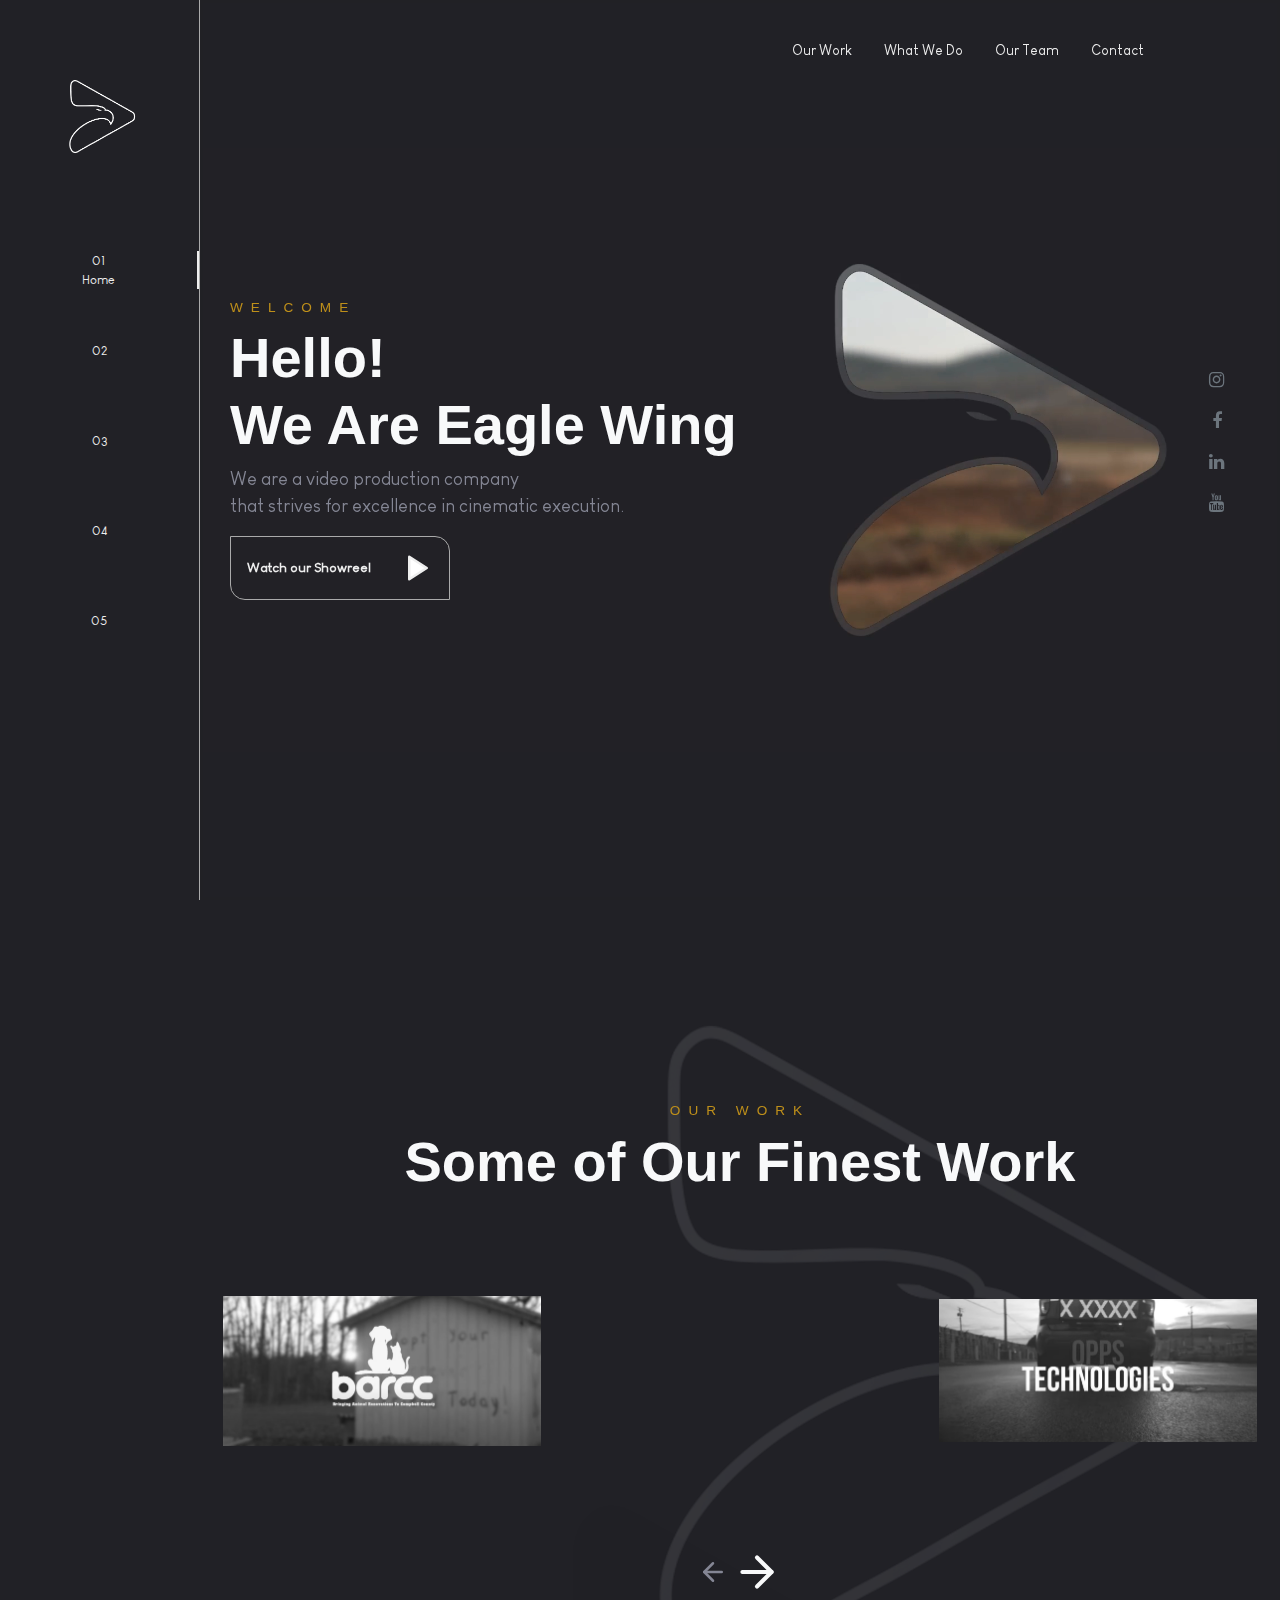
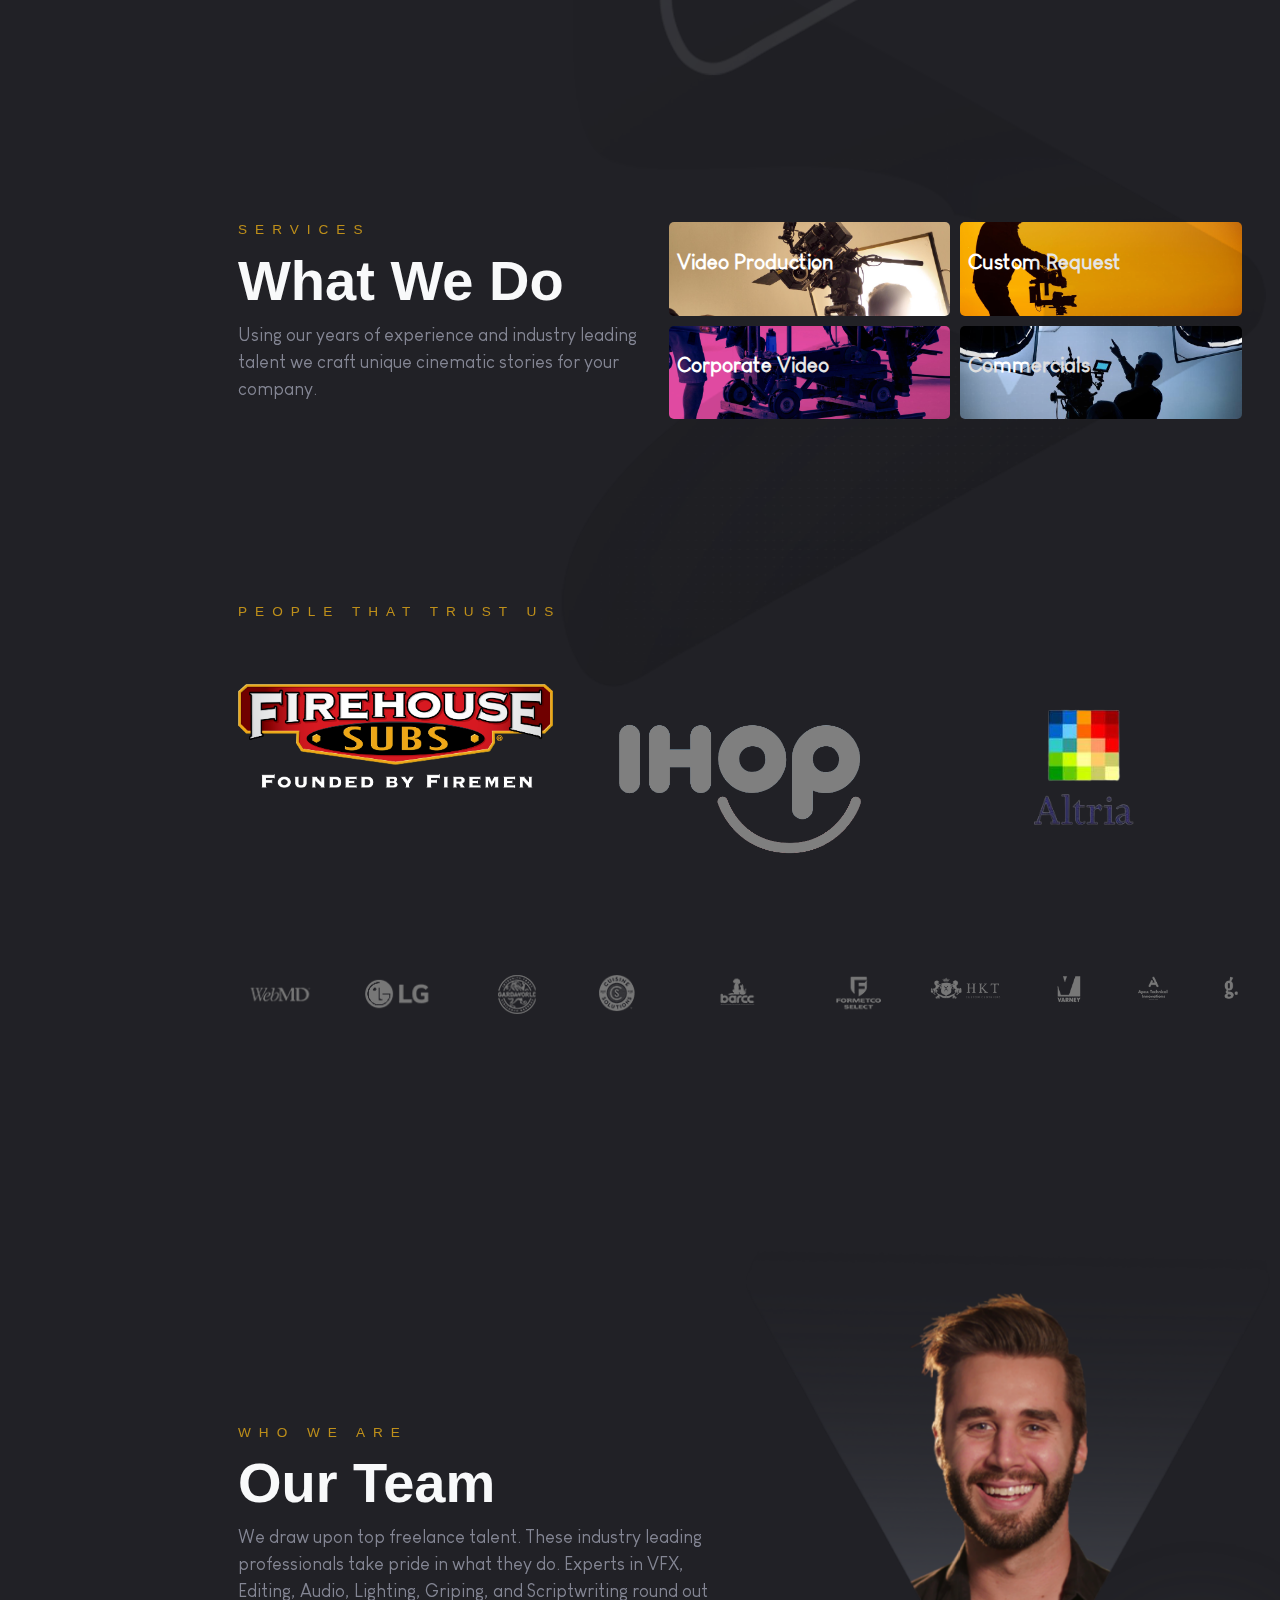
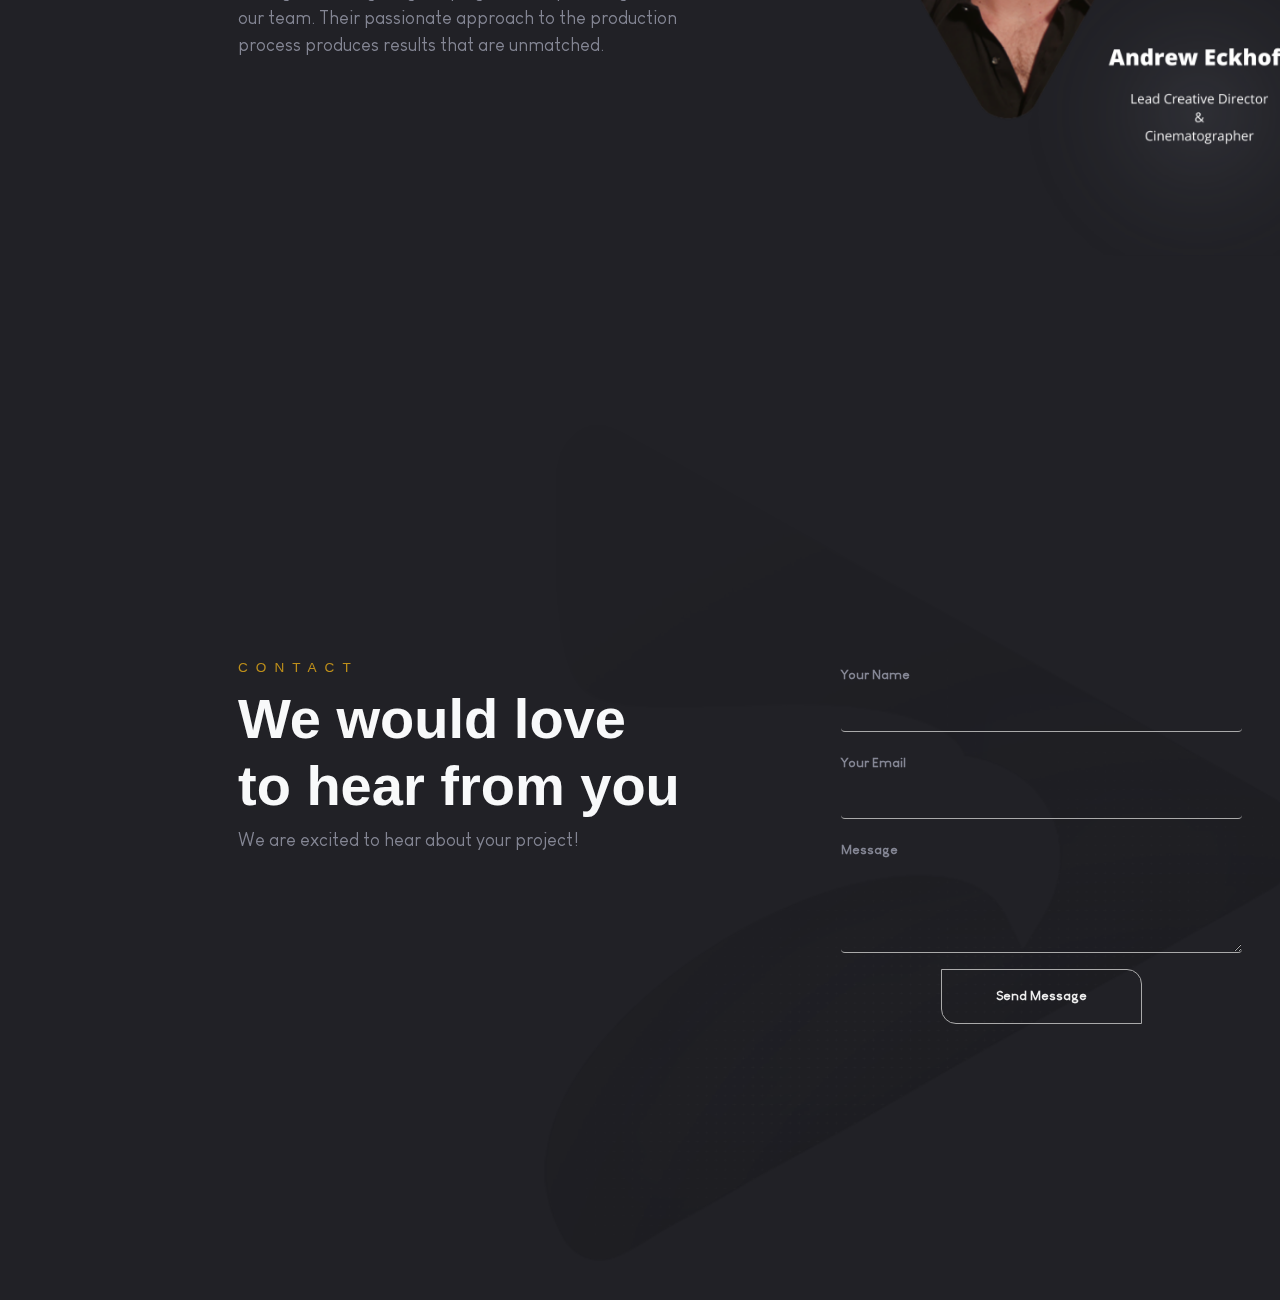
==== index.html @ 645bb138 "UPDATE: added new logos" ====
<!DOCTYPE html>
<html lang="en">
  <head>
    <!-- Google Tag Manager -->
    <script>
      (function (w, d, s, l, i) {
        w[l] = w[l] || [];
        w[l].push({ "gtm.start": new Date().getTime(), event: "gtm.js" });
        var f = d.getElementsByTagName(s)[0],
          j = d.createElement(s),
          dl = l != "dataLayer" ? "&l=" + l : "";
        j.async = true;
        j.src = "https://www.googletagmanager.com/gtm.js?id=" + i + dl;
        f.parentNode.insertBefore(j, f);
      })(window, document, "script", "dataLayer", "GTM-PT353Z7");
    </script>
    <!-- End Google Tag Manager -->
    <meta charset="UTF-8" />
    <meta name="viewport" content="width=device-width, initial-scale=1.0" />
    <meta http-equiv="X-UA-Compatible" content="ie=edge" />

    <title>Eagle Wing Productions</title>
    <meta property="og:title" content="Eagle Wing Productions" />
    <meta
      property="og:description"
      content="We are a video production company that strives for excellence in cinematic execution."
    />
    <meta property="og:image" content="img/black-logo.png" />
    <link
      rel="stylesheet"
      href="https://fonts.googleapis.com/css?family=Open+Sans:400,600"
    />
    <link
      rel="stylesheet"
      href="https://cdnjs.cloudflare.com/ajax/libs/font-awesome/4.7.0/css/font-awesome.min.css"
    />
    <link rel="stylesheet" href="./css/bootstrap.min.css" />
    <link rel="stylesheet" href="./css/app.css" />
    <link rel="shortcut icon" href="./img/black-logo.png" type="image/x-icon" />
    <script src="./js/app.js" defer></script>
  </head>
  <body>
    <!-- Google Tag Manager (noscript) -->
    <noscript
      ><iframe
        src="https://www.googletagmanager.com/ns.html?id=GTM-PT353Z7"
        height="0"
        width="0"
        style="display: none; visibility: hidden"
      ></iframe
    ></noscript>
    <!-- End Google Tag Manager (noscript) -->

    <div class="pageContainer">
      <div class="menuIcon">
        <svg
          xmlns="http://www.w3.org/2000/svg"
          width="35"
          height="35"
          viewBox="0 0 24 24"
          fill="none"
          stroke="currentColor"
          stroke-width="2"
          stroke-linecap="round"
          stroke-linejoin="round"
          class="feather feather-menu"
        >
          <line x1="3" y1="12" x2="21" y2="12"></line>
          <line x1="3" y1="6" x2="21" y2="6"></line>
          <line x1="3" y1="18" x2="21" y2="18"></line>
        </svg>
      </div>
      <!-- Sidebar -->
      <aside class="containerSidebar">
        <div class="sideNavLogoContainer align-start">
          <a href="#home">
            <img
              class="img-fluid"
              src="./img/white-logo.png"
              alt="Eagle Wing Productions"
              id="sideNavLogo"
            />
          </a>
        </div>
        <nav id="sideNavLinks">
          <ul>
            <li>
              <a href="#home" class="nav-link"
                ><span>01</span><span>Home</span></a
              >
            </li>
            <li>
              <a href="#ourWork" class="nav-link"
                ><span>02</span><span>Our Work</span></a
              >
            </li>
            <li>
              <a href="#whatWeDo" class="nav-link"
                ><span>03</span><span>What We Do</span></a
              >
            </li>
            <li>
              <a href="#ourTeam" class="nav-link"
                ><span>04</span><span>Our Team</span></a
              >
            </li>
            <li>
              <a href="#contactUs" class="nav-link"
                ><span>05</span><span>Contact Us</span></a
              >
            </li>
          </ul>
        </nav>
        <div class="sideNavLogoContainer align-end">
          <!-- <img class="mb-4" src="./img/sidewheel-removebg-preview.png" alt=""> -->
        </div>
      </aside>

      <!-- Main -->
      <main class="containerMain">
        <nav id="topNav">
          <ul>
            <li><a href="#ourWork" class="nav-link">Our Work</a></li>
            <li><a href="#whatWeDo" class="nav-link">What We Do</a></li>
            <li><a href="#ourTeam" class="nav-link">Our Team</a></li>
            <li><a href="#contactUs" class="nav-link">Contact</a></li>
          </ul>
        </nav>
        <aside id="socialMediaContainer">
          <ul>
            <li>
              <a href="https://www.instagram.com/eaglewingproductions"
                ><i class="fa fa-instagram text-secondary hover-primary"></i
              ></a>
            </li>
            <li>
              <a href="https://www.facebook.com/eaglewingvideoproductions"
                ><i class="fa fa-facebook-f text-secondary hover-primary"></i
              ></a>
            </li>
            <li>
              <a href="https://www.linkedin.com/company/85626900"
                ><i class="fa fa-linkedin text-secondary hover-primary"></i
              ></a>
            </li>
            <li>
              <a href="https://www.youtube.com/channel/UCulRaqNP8wAOh4mTZtdH7AQ"
                ><i class="fa fa-youtube text-secondary hover-primary"></i
              ></a>
            </li>
          </ul>
        </aside>
        <div class="sectionContainer">
          <section id="home" class="section">
            <div class="container d-flex h-100 align-items-center">
              <div class="col-md-8">
                <h6 class="sectionTitle">Welcome</h6>
                <h1 class="h1 text-light">
                  Hello!<br />
                  We Are Eagle Wing
                </h1>
                <p class="maxw-550">
                  We are a video production company<br />
                  that strives for excellence in cinematic execution.
                </p>
                <div id="light">
                  <a
                    class="boxclose"
                    id="boxclose"
                    onclick="lightbox_close();"
                  ></a>
                  <iframe
                    id="VisaChipCardVideo"
                    src="https://www.youtube.com/embed/-Jz1wsT7y9s"
                    title="YouTube video player"
                    frameborder="0"
                    allow="accelerometer; autoplay; clipboard-write; encrypted-media; gyroscope; picture-in-picture"
                    allowfullscreen
                  ></iframe>
                </div>
                
                <div id="fade" onclick="lightbox_close();"></div>
                <button
                  id="showreelBtn"
                  target="_blank"
                  onclick="lightbox_open();"
                >
                  <span class="m-3">Watch our Showreel</span
                  ><svg
                    xmlns="http://www.w3.org/2000/svg"
                    width="30"
                    height="30"
                    viewBox="0 0 24 24"
                    fill="white"
                    stroke="currentColor"
                    stroke-width="2"
                    stroke-linecap="round"
                    stroke-linejoin="round"
                    class="feather feather-play m-3"
                  >
                    <polygon points="5 3 19 12 5 21 5 3"></polygon>
                  </svg>
                </button>
              </div>
              <video autoplay muted loop id="myVideo">
                <source src="./img/vids/Final.mov" type="video/mp4" />
              </video>
            </div>
          </section>
          <section id="ourWork" class="section">
            <div
              class="container-fluid d-flex justify-content-center align-items-center h-100"
            >
              <div class="text-center w-100 p-2">
                <h6 class="sectionTitle">Our Work</h6>
                <h2 class="h1 text-light">Some of Our Finest Work</h2>
                <div class="videoContainer">
                  <img
                    src="./img/thumbnails/barcc-thumbnail.png"
                    alt="Previous Thumbnail"
                    class="img-fluid videoItem grayscale"
                  />
                  <iframe
                    src="https://www.youtube.com/embed/UBJ5QDsHkBg"
                    title="YouTube video player"
                    class="videoItem"
                    frameborder="0"
                    allow="accelerometer; autoplay; clipboard-write; encrypted-media; gyroscope; picture-in-picture"
                    allowfullscreen
                  ></iframe>
                  <img
                    src="./img/thumbnails/opps-thumbnail.png"
                    alt="Next Thumbnail"
                    class="img-fluid videoItem grayscale"
                  />
                </div>
                <div class="text-center">
                  <svg
                    xmlns="http://www.w3.org/2000/svg"
                    width="30"
                    height="30"
                    viewBox="0 0 24 24"
                    fill="none"
                    stroke="currentColor"
                    stroke-width="2"
                    stroke-linecap="round"
                    stroke-linejoin="round"
                    class="feather arrow feather-arrow-left"
                    id="arrowLeft"
                  >
                    <line x1="19" y1="12" x2="5" y2="12"></line>
                    <polyline points="12 19 5 12 12 5"></polyline>
                  </svg>
                  <svg
                    xmlns="http://www.w3.org/2000/svg"
                    width="50"
                    height="50"
                    viewBox="0 0 24 24"
                    fill="none"
                    stroke="currentColor"
                    stroke-width="2"
                    stroke-linecap="round"
                    stroke-linejoin="round"
                    class="feather arrow feather-arrow-right text-light"
                    id="arrowRight"
                  >
                    <line x1="5" y1="12" x2="19" y2="12"></line>
                    <polyline points="12 5 19 12 12 19"></polyline>
                  </svg>
                </div>
              </div>
            </div>
          </section>
          <section id="whatWeDo" class="section">
            <div
              class="container d-flex h-100 justify-content-center align-items-center"
            >
              <div class="row w-100 p-2 no-x">
                <div class="col-lg-5">
                  <h6 class="sectionTitle">Services</h6>
                  <h2 class="h1 text-light">What We Do</h2>
                  <p>
                    Using our years of experience and industry leading talent we
                    craft unique cinematic stories for your company.
                  </p>
                </div>
                <div class="col-lg-7 servicesContainer">
                  <div
                    class="services d-flex align-items-center justify-content-stretch p-2"
                  >
                    <p>Video Production</p>
                  </div>
                  <div
                    class="services d-flex align-items-center justify-content-stretch p-2"
                  >
                    <p>Custom Request</p>
                  </div>
                  <div
                    class="services d-flex align-items-center justify-content-stretch p-2"
                  >
                    <p>Corporate Video</p>
                  </div>
                  <div
                    class="services d-flex align-items-center justify-content-stretch p-2"
                  >
                    <p>Commercials</p>
                  </div>
                  <img
                    id="servicesEagle"
                    src="./img/backgrounds/what-we-do.png"
                    alt=""
                    class="img-fluid"
                  />
                </div>
                <div class="col-12 mt-185">
                  <h6 class="sectionTitle">People That Trust Us</h6>
                  <div class="clientsContainer row">
                    <div class="col-md-4 my-3">
                      <img
                        src="./img/clients/firehouse logo.png"
                        alt=""
                        class="img-fluid"
                      />
                    </div>
                    <div class="col-md-4 my-3">
                      <img
                        src="./img/clients/IHOP-Logo-removebg-preview.png"
                        alt=""
                        class="img-fluid"
                      />
                    </div>
                    <div class="col-md-4 my-3">
                      <img
                        src="./img/clients/altria_logo-removebg-preview.png"
                        alt=""
                        class="img-fluid"
                      />
                    </div>
                  </div>
                  <div class="clientsContainer row">
                    <div class="col-md-4 my-3">
                      <img
                        src="./img/clients/updated-clients-sm.png"
                        alt=""
                        class="img-fluid"
                      />
                    </div>
                    <div class="col-md-4 my-3">
                      <img
                        src="./img/clients/updated-clients-sm2.png"
                        alt=""
                        class="img-fluid"
                      />
                    </div>
                    <div class="col-md-4 my-3">
                      <img
                        src="./img/clients/updated-clients-sm3.png"
                        alt=""
                        class="img-fluid"
                      />
                    </div>
                  </div>
                </div>
              </div>
            </div>
          </section>
          <section id="ourTeam" class="section">
            <div
              class="container justify-content-center d-flex h-100 align-items-center"
            >
              <div class="row w-100 p-2">
                <div class="col-lg-6">
                  <h6 class="sectionTitle">Who We Are</h6>
                  <h2 class="text-light h1">Our Team</h2>
                  <p>
                    We draw upon top freelance talent. These industry leading
                    professionals take pride in what they do. Experts in VFX,
                    Editing, Audio, Lighting, Griping, and Scriptwriting round
                    out our team. Their passionate approach to the production
                    process produces results that are unmatched.
                  </p>
                </div>
                <div class="col-lg-6 p-0 text-center">
                  <img
                    id="ourTeamImg"
                    src="./img/take3ourteam.png"
                    alt="Andrew Eckhoff, CEO"
                    class="img-fluid"
                  />
                </div>
              </div>
            </div>
          </section>
          <section id="contactUs" class="section">
            <div
              class="container justify-content-center d-flex h-100 align-items-center"
            >
              <div class="row w-100 p-2">
                <div class="col-lg-7">
                  <h6 class="sectionTitle">Contact</h6>
                  <h2 class="text-light h1">
                    We would love<br />
                    to hear from you
                  </h2>
                  <p>We are excited to hear about your project!</p>
                </div>
                <div class="col-lg-5">
                  <div class="alert alert-success d-none">
                    Thank you for your message!
                  </div>
                  <form action="/" class="form" name="contact" netlify>
                    <div class="form-group">
                      <label for="name">Your Name</label
                      ><input
                        id="name"
                        name="name"
                        type="text"
                        class="form-control"
                      />
                    </div>
                    <div class="form-group">
                      <label for="email">Your Email</label
                      ><input
                        id="email"
                        name="email"
                        type="email"
                        class="form-control"
                      />
                    </div>
                    <div class="form-group">
                      <label for="message">Message</label>
                      <textarea
                        class="form-control"
                        name="message"
                        id="message"
                        cols="30"
                        rows="3"
                      ></textarea>
                      <button
                        id="submitBtn"
                        class="my-3 p-3 d-block mx-auto w-50"
                        type="submit"
                      >
                        Send Message
                      </button>
                    </div>
                  </form>
                </div>
              </div>
            </div>
          </section>
        </div>
      </main>
    </div>
  </body>
</html>
---- css/app.css ----
@font-face {
  font-family: "Louis George Cafe";
  src: url("../webfonts/LouisGeorgeCafe.ttf") format("truetype");
  font-weight: normal;
  font-style: normal;
}

:root {
  --primary: #be8f1a;
  --secondary: #848694;
  --gray: #323337;
  --dark: #212126;
  --font-family: "Louis George Cafe", Arial, Helvetica, sans-serif;
}

html {
  scroll-behavior: smooth;
  box-sizing: border-box;
}

body {
  font-family: var(--font-family);
  font-size: 18px;
  font-weight: 400;
  overflow-x: hidden;
  color: var(--secondary);
  background: var(--dark);
  padding: 0;
  margin: 0;
}

h1,
h2,
h3,
h4,
h5,
h6 {
  font-family: "Century Gothic Bold", Arial, Helvetica, sans-serif;
}

a#showreelBtn {
  display: inline-block;
  font-size: inherit;
}

.maxw-550 {
  max-width: 550px;
}

.pageContainer {
  display: flex;
  /* height: 100vh; */
}

.containerSidebar {
  border-right: 0.01px solid #aaa;
  width: 100%;
  z-index: 9999;
  position: fixed;
  left: -100%;
  display: grid;
  grid-template-rows: 1fr 2fr 1fr;
  background-color: rgba(0, 0, 0, 0.9);
  height: 100vh;
}

.sectionContainer {
  height: 100vh;
}

.section {
  /* Take full size */
  min-height: 75vh;
  margin-top: 5rem;
  margin-bottom: 5rem;
  width: 100%;
}

/* .no-x {
  overflow-x: hidden;
} */

.menuIcon {
  position: absolute;
  top: 5px;
  left: 5px;
  padding: 0.3rem;
  z-index: 9999;
}

.containerMain {
  /* Take the remaining width */
  flex: 1;
  position: relative;
}

a {
  transition: all 0.3s ease;
}

.mt-185 {
  margin-top: 185px;
}

.h1 {
  font-size: 3.5rem;
  font-weight: 700;
}

#showreelBtn,
#submitBtn {
  background-color: transparent;
  border-top-right-radius: 15px;
  border-bottom-left-radius: 15px;
  color: #eee;
  border: 1px solid #aaa;
  font-size: 0.85rem;
  font-weight: 600;
  padding: 0;
  transition: border-color, background-color 0.3s;
}

#showreelBtn:hover,
#submitBtn:hover {
  border-color: #fff;
  background-color: var(--primary);
}

.sectionTitle {
  color: var(--primary);
  text-transform: uppercase;
  letter-spacing: 0.5rem;
  font-size: 0.85rem;
}

#home {
  background-size: cover;
  background-position: 80% 0%;
  background-repeat: no-repeat;
  position: relative;
  overflow: hidden;
}

#myVideo {
  position: absolute;
  right: -15px;
  top: -215px;
  width: 100%;
  height: 100%;
  z-index: -1;
  border: 3px solid rgb(33, 33, 37);
  background-color: var(--dark);
}

/* OUR WORK */

#ourWork {
  background-image: url(../img/backgrounds/our-work.png);
  background-size: cover;
  background-position: 80% 0%;
  background-repeat: no-repeat;
}

.videoContainer {
  display: grid;
  grid-template-columns: 1fr;
  grid-template-rows: auto;
  align-items: center;
  margin-top: 1rem;
  margin-bottom: 1rem;
  max-width: 1400px;
  margin-left: auto;
  margin-right: auto;
}

.videoContainer > img {
  z-index: 1;
  display: none;
}

.videoContainer > iframe {
  aspect-ratio: 16/9;
  width: 100%;
}

.dim {
  animation: dim 0.5s ease-in-out;
}

@keyframes dim {
  50% {
    opacity: 0.5;
  }
  100% {
    opacity: 1;
  }
}

.grayscale {
  filter: grayscale(100%);
}

.arrow:hover {
  transform: scale(1.1);
  cursor: pointer;
}

/* END OUR WORK */

/* SERVICES */
.servicesContainer {
  display: grid;
  grid-template-columns: 1fr;
  grid-template-rows: repeat(4, 100px);
  gap: 10px 10px;
}

.services {
  border-radius: 5px;
  color: white;
  font-size: 1.3rem;
  font-weight: 600;
}

.services:nth-child(1) {
  background-image: url(../img/gallery/video-production.jpeg);
  background-size: cover;
  background-position: 0% 50%;
  background-repeat: no-repeat;
}
.services:nth-child(2) {
  background-image: url(../img/gallery/custom-request.jpeg);
  background-size: cover;
  background-position: 0% 50%;
  background-repeat: no-repeat;
}
.services:nth-child(3) {
  background-image: url(../img/gallery/commercials.jpeg);
  background-size: cover;
  background-position: 0% 0%;
  background-repeat: no-repeat;
}
.services:nth-child(4) {
  background-image: url(../img/gallery/corporate-video.jpeg);
  background-size: cover;
  background-position: 0% 65%;
  background-repeat: no-repeat;
}

.clientsContainer {
  margin-top: 3rem;
  margin-bottom: 3rem;
  text-align: center;
  /* height: 43px; */
  /* width: 5076px; */
  /* background: url(../img/clients/all-clients-xl\ \(1\).png);
  animation: slide 60s linear infinite; */
}

@keyframes slide {
  0% {
    transform: translate3d(0, 0, 0);
  }
  100% {
    transform: translate3d(-1692px, 0, 0); /* The image width */
  }
}
/* END SERVICES */

/* #whatWeDo {
  position: relative;
} */

#servicesEagle {
  position: absolute;
  right: 0;
  top: -340px;
  max-width: 100%;
}

.show-mobile {
  display: block;
}

#contactUs {
  background-image: url(../img/backgrounds/what-we-do.png);
  background-size: cover;
  background-position: 80% 0%;
  background-repeat: no-repeat;
}

.btn {
  color: #fff;
  border: 1px solid #fff;
  padding: 0.75rem;
  border-radius: 0px 15px 0px 15px;
}

.btn:hover {
  background-color: #be8f1a;
}

.color-primary {
  color: var(--primary);
}

.color-gray {
  color: var(--secondary);
}

.color-light {
  color: #eee;
}

.background-primary {
  background-color: var(--primary);
}

.bg-clip {
  overflow: clip;
}

/* NAVS */
.nav-link {
  font-weight: 400;
  font-size: 14px;
}

.nav-link:hover {
  color: white;
}

/* TOPNAV */
#topNav {
  position: fixed;
  top: 2rem;
  display: none;
  z-index: 9999;
}

#topNav > ul {
  display: flex;
  list-style: none;
  padding: 0;
  transition: background-color 0.3s;
  border-radius: 5px;
}

#topNav .nav-link {
  color: #eee;
}

/* SIDENAV */
#sideNavLogo {
  max-width: 100px;
  padding-left: 10px;
  margin-top: 4.5rem;
}

.sideNavLogoContainer {
  display: flex;
  justify-content: center;
}

.align-start {
  align-items: flex-start;
}

.align-end {
  align-items: flex-end;
}

#sideNavLinks > ul {
  padding: 0;
  list-style: none;
  display: flex;
  flex-direction: column;
  align-items: stretch;
  justify-content: space-around;
  height: 100%;
}

#sideNavLinks .nav-link {
  color: #eee;
  font-size: 0.8rem;
  display: flex;
  flex-direction: column;
  align-items: center;
  justify-content: center;
  padding-top: 0px;
  padding-bottom: 0px;
}

#sideNavLinks .nav-link:hover {
  border-right: 2px solid #eee;
}

#sideNavLinks .active > span:nth-child(2) {
  opacity: 1;
}

/* END SIDENAV */

/* SOCIAL MEDIA ICONS */
#socialMediaContainer {
  position: fixed;
  right: 3rem;
  display: none;
  height: 100%;
  z-index: 9999;
}

#socialMediaContainer ul {
  list-style: none;
  padding: 0;
  display: flex;
  flex-direction: column;
  justify-content: space-around;
  align-items: center;
  height: 20%;
  padding: 0.5rem;
  transition: background-color 0.3s;
  border-radius: 5px;
}

.hover-primary:hover {
  color: var(--primary) !important;
}

/* END NAVS */

/* CONTACT FORM */
.form .form-control {
  background-color: transparent;
  color: #eee;
  border-top: none;
  border-left: none;
  border-right: none;
  border-bottom: 1px solid #aaa;
}

.form .form-control:focus {
  border-top: none;
  border-left: none;
  border-right: none;
  border-color: #fff;
}

.form .form-control:hover {
  border-color: #fff;
}

.form label {
  font-size: 0.85rem;
  font-weight: 600;
}

.alert {
  position: fixed;
  text-align: center;
  top: 2rem;
  max-width: 600px;
  min-width: 300px;
  left: 20%;
}

.d-none {
  display: none;
}
/* END CONTACT FORM */

/* LIGHTBOX */
#fade {
  display: none;
  position: fixed;
  top: 0%;
  left: 0%;
  width: 100%;
  height: 100%;
  background-color: black;
  z-index: 1001;
  -moz-opacity: 0.8;
  opacity: 0.8;
  filter: alpha(opacity=80);
}

#VisaChipCardVideo {
  width: 100%;
  max-width: 100%;
  aspect-ratio: 16/9;
}

#light {
  display: none;
  position: fixed;
  top: 5vh;
  left: 0;
  width: 100vw;
  max-width: 100vw;
  margin-left: auto;
  margin-right: auto;
  background: transparent;
  z-index: 1002;
  overflow: visible;
  transition: display 2s;
}

#boxclose {
  float: right;
  cursor: pointer;
  color: #fff;
  border: 1px solid #aeaeae;
  border-radius: 3px;
  background: #222222;
  font-size: 31px;
  font-weight: bold;
  display: inline-block;
  line-height: 0px;
  padding: 11px 3px;
  position: absolute;
  right: 2px;
  top: 2px;
  z-index: 1002;
  opacity: 0.9;
}

.boxclose:before {
  content: "×";
}

#fade:hover ~ #boxclose {
  display: none;
}

.test:hover ~ .test2 {
  display: none;
}

/* MEDIA QUERIES */

@media screen and (min-width: 768px) {
  #myVideo {
    right: 0;
    top: 0;
  }
  #whatWeDo,
  #ourTeam {
    height: fit-content;
  }
  #servicesEagle {
    position: absolute;
    right: -140px;
    top: -340px;
    max-width: 290%;
  }
  .menuIcon {
    display: none;
  }
  .containerMain {
    margin-left: 200px;
  }
  .containerSidebar {
    width: 20%;
    max-width: 200px;
    position: fixed;
    left: 0%;
    z-index: 9999;
    background-color: var(--dark);
    font-size: inherit;
  }
  #topNav {
    display: flex;
    justify-content: flex-end;
    align-items: center;
    width: calc(100% - 25%);
  }
  #socialMediaContainer {
    display: flex;
    align-items: center;
  }
  .videoContainer img:nth-child(3) {
    display: initial;
  }
  .videoContainer {
    grid-template-columns: 1.25fr 1fr;
    margin-top: 4rem;
    margin-bottom: 4rem;
  }
  #sideNavLinks .active {
    border-right: 2px solid #eee;
  }

  #sideNavLinks a > span:nth-child(2) {
    opacity: 0;
    transition: opacity 0.3s;
  }
  #sideNavLinks a > span:nth-child(2):hover {
    opacity: 1;
  }
  .section {
    height: 70%;
    margin-top: 0;
    margin-bottom: 0;
  }
  #light {
    left: calc((100vw - 80vw) / 2);
    width: 80vw;
    max-width: 100vw;
    z-index: 99999;
  }
}

@media screen and (min-width: 992px) {
  #whatWeDo,
  #ourTeam {
    height: 100%;
  }
  .servicesContainer {
    grid-template-columns: 1fr 1fr;
    grid-template-rows: 1fr 1fr;
    z-index: -1;
  }
  .videoContainer img {
    display: initial;
  }
  .videoContainer {
    grid-template-columns: 1fr 1.25fr 1fr;
  }
  #ourTeamImg {
    position: absolute;
    left: 0;
    top: -215px;
    max-width: 125%;
  }
  /* #ourTeam {
    background-image: url(../img/take1ourteam.png);
    background-size: 50%;
    background-position: 90% 65%;
    background-repeat: no-repeat;
  } */
  .show-mobile {
    display: none;
  }
}

@media screen and (min-width: 1200px) {
  /* #ourTeam {
    background-position: 90% 80%;
  } */
  .section {
    height: 100%;
  }
}
@media screen and (min-width: 1400px) {
  /* #ourTeam {
    background-position: 90% 90%;
  } */
}
@media screen and (min-width: 1600px) {
  /* #ourTeam {
    background-position: 90% 105%;
  } */
}

@media (orientation: landscape) {
  #light {
    left: calc((100vw - 80vw) / 2);
    width: 80vw;
    max-width: 100vw;
  }
}
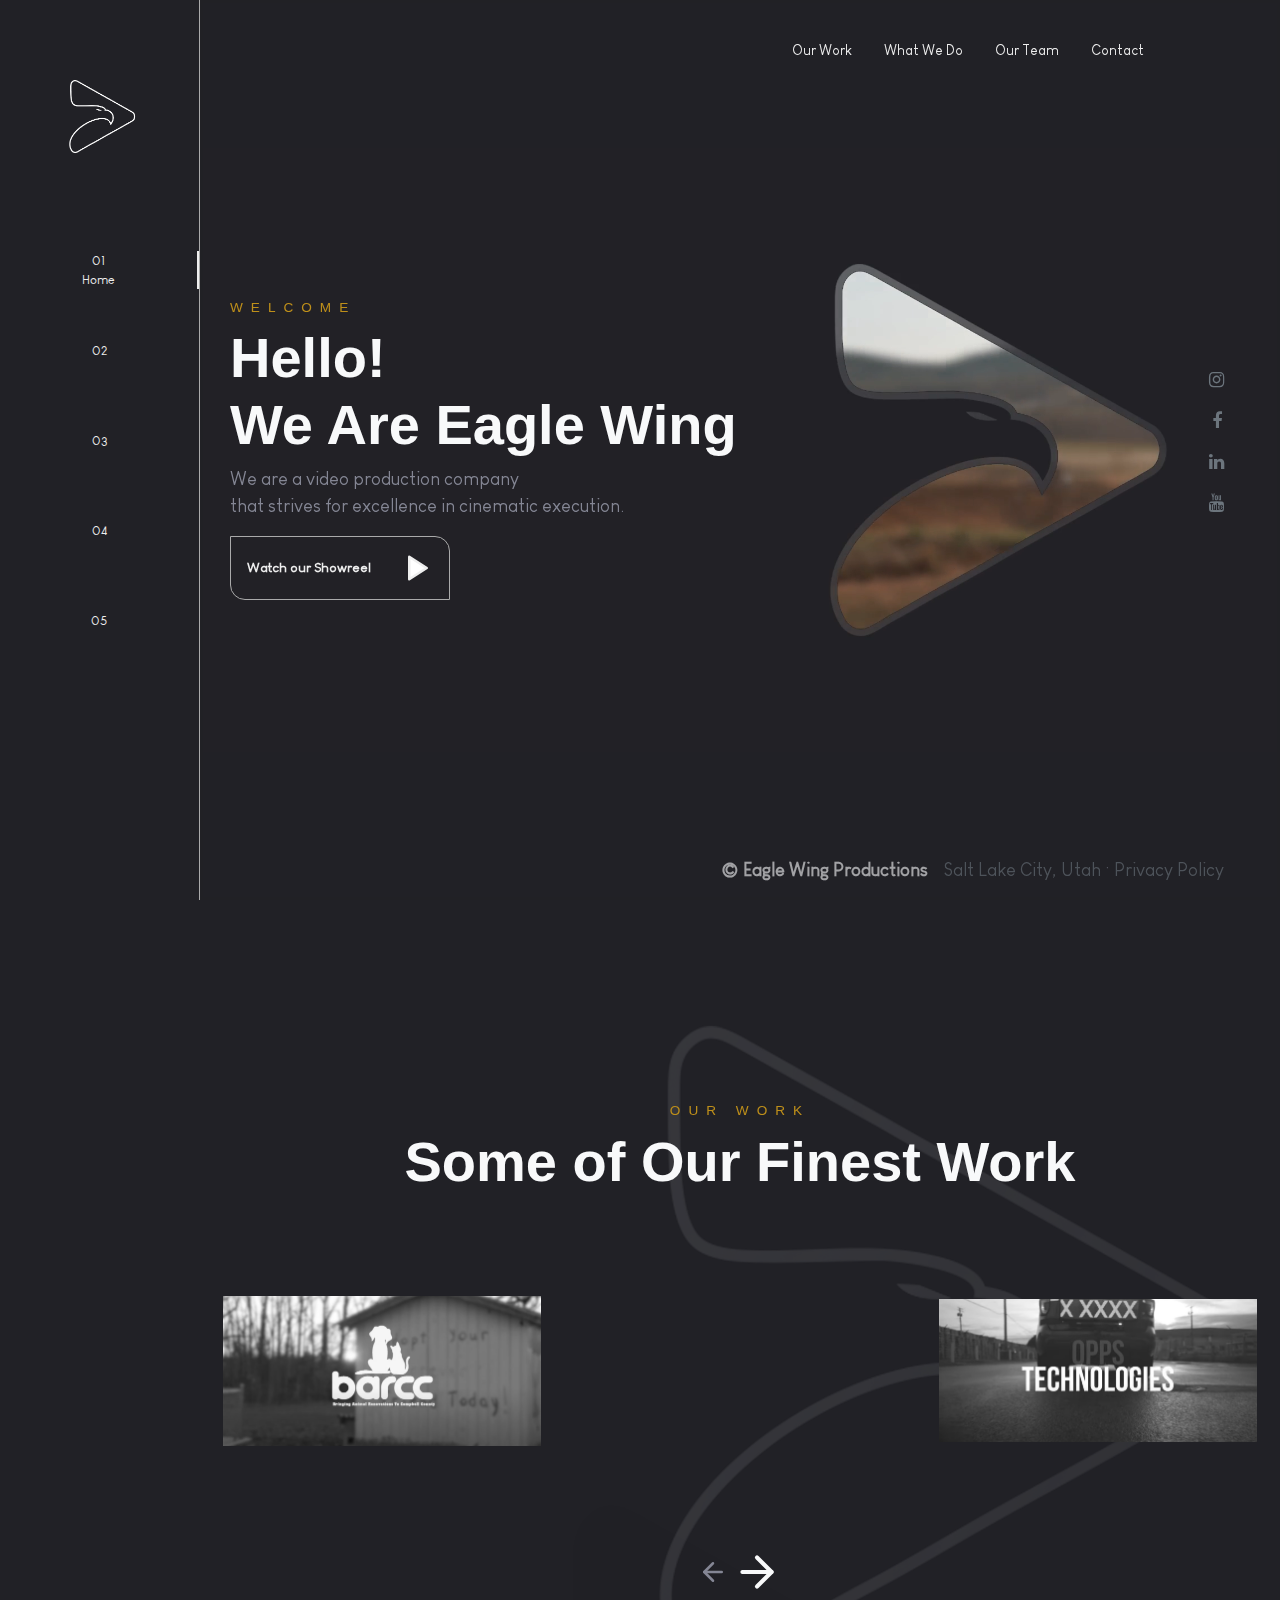
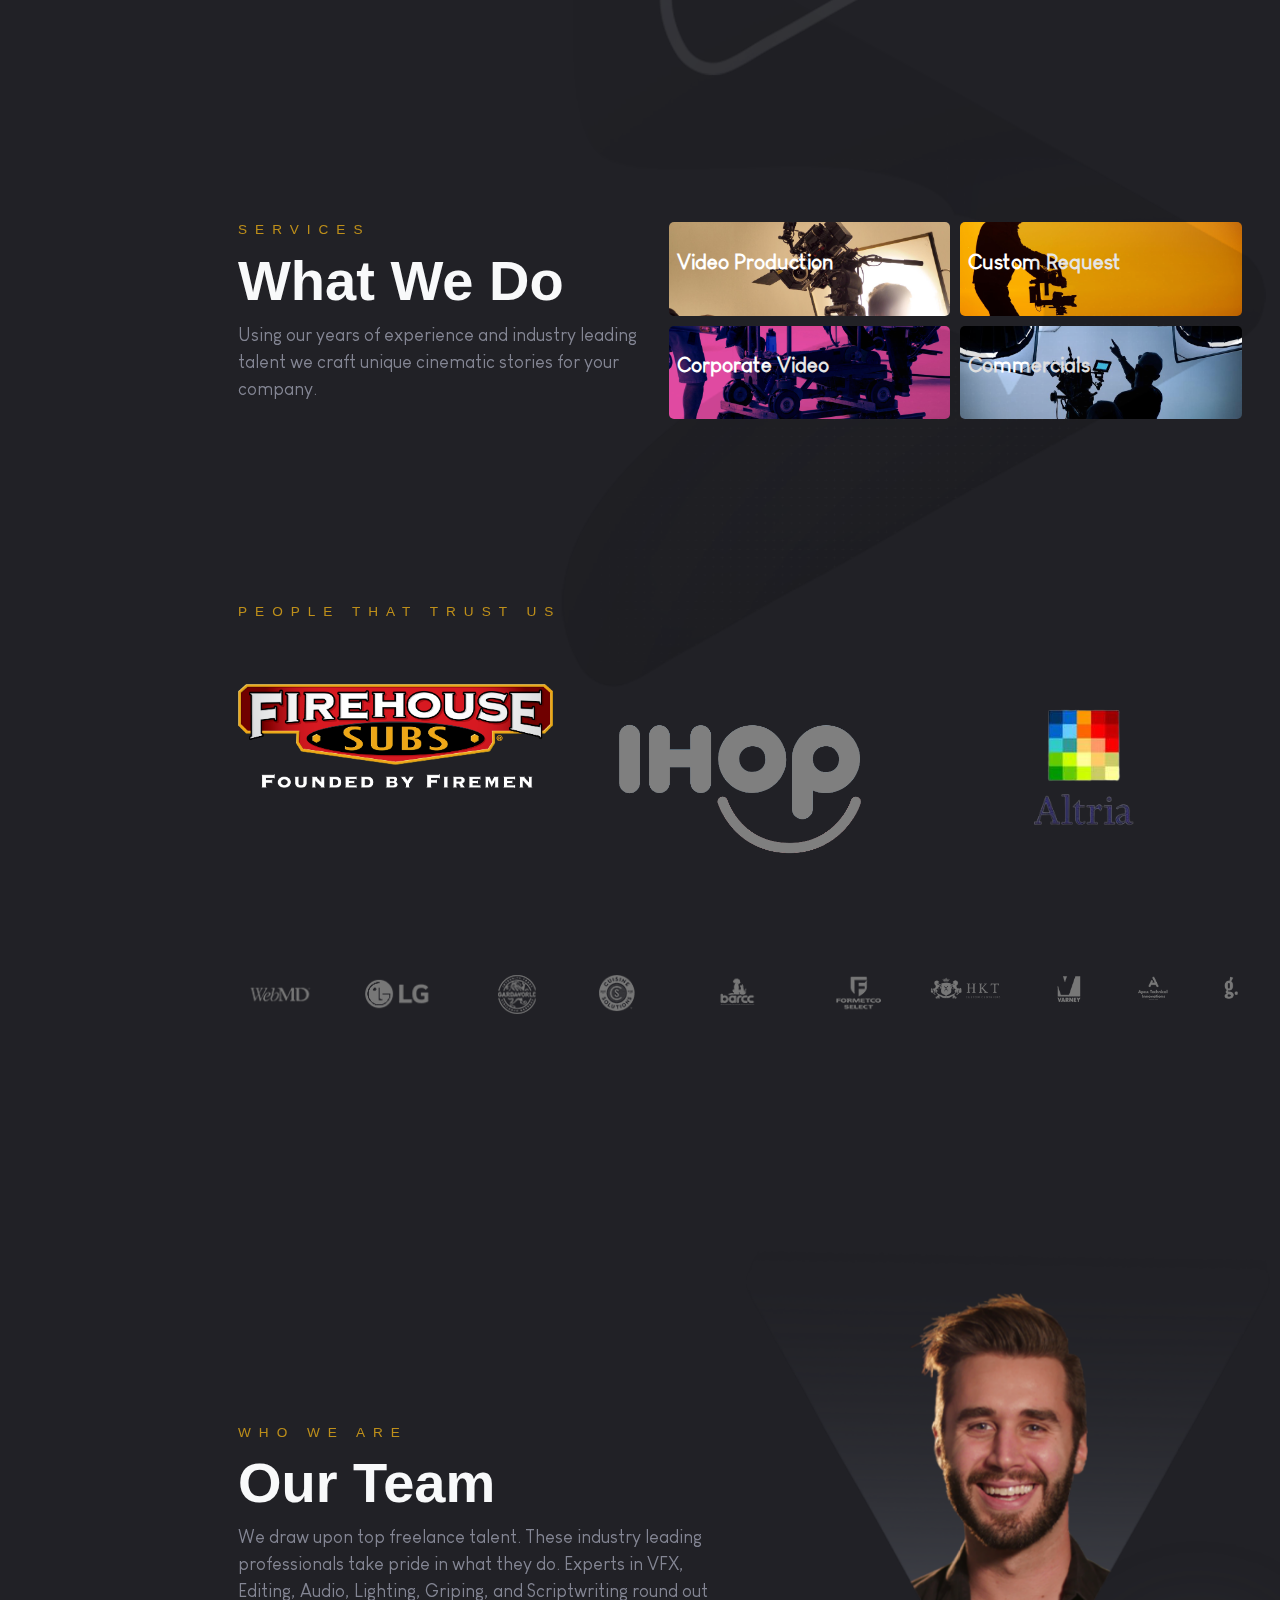
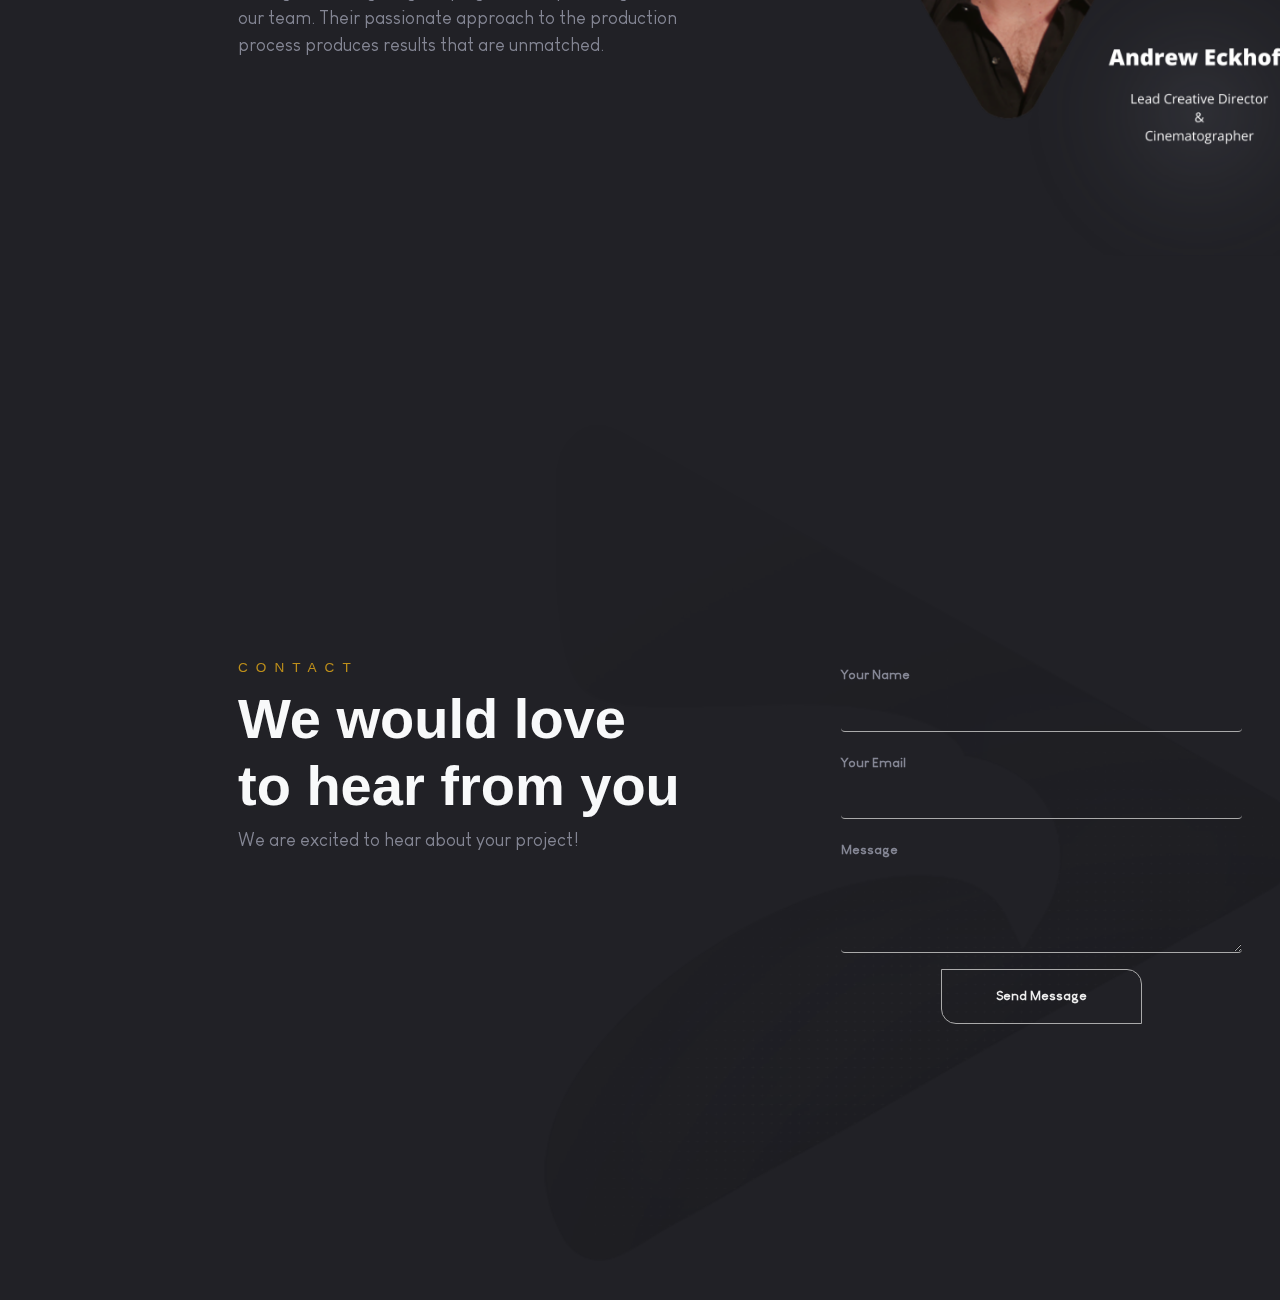
==== commit 36be560a: "UPDATE: added footer" ====
--- a/index.html
+++ b/index.html
@@ -178,7 +178,7 @@
                     allowfullscreen
                   ></iframe>
                 </div>
-                
+
                 <div id="fade" onclick="lightbox_close();"></div>
                 <button
                   id="showreelBtn"
@@ -449,6 +449,18 @@
               </div>
             </div>
           </section>
+          <footer>
+            <div>
+              <div class="d-inline mx-1 text-light"><strong>© Eagle Wing Productions</strong></div>
+              <div class="d-inline mx-2">
+                <span class="text-muted">Salt Lake City, Utah</span>
+                ·
+                <a href="./privacy-policy.html" class="text-muted"
+                  >Privacy Policy</a
+                >
+              </div>
+            </div>
+          </footer>
         </div>
       </main>
     </div>
--- a/css/app.css
+++ b/css/app.css
@@ -539,6 +539,19 @@
 /* MEDIA QUERIES */
 
 @media screen and (min-width: 768px) {
+  /* FOOTER */
+  footer {
+    position: fixed;
+    bottom: 1rem;
+    right: 3rem;
+    width: fit-content;
+    z-index: 9999;
+    opacity: 0.6;
+    transition: opacity 0.5s;
+  }
+  footer:hover {
+    opacity: 1;
+  }
   #myVideo {
     right: 0;
     top: 0;
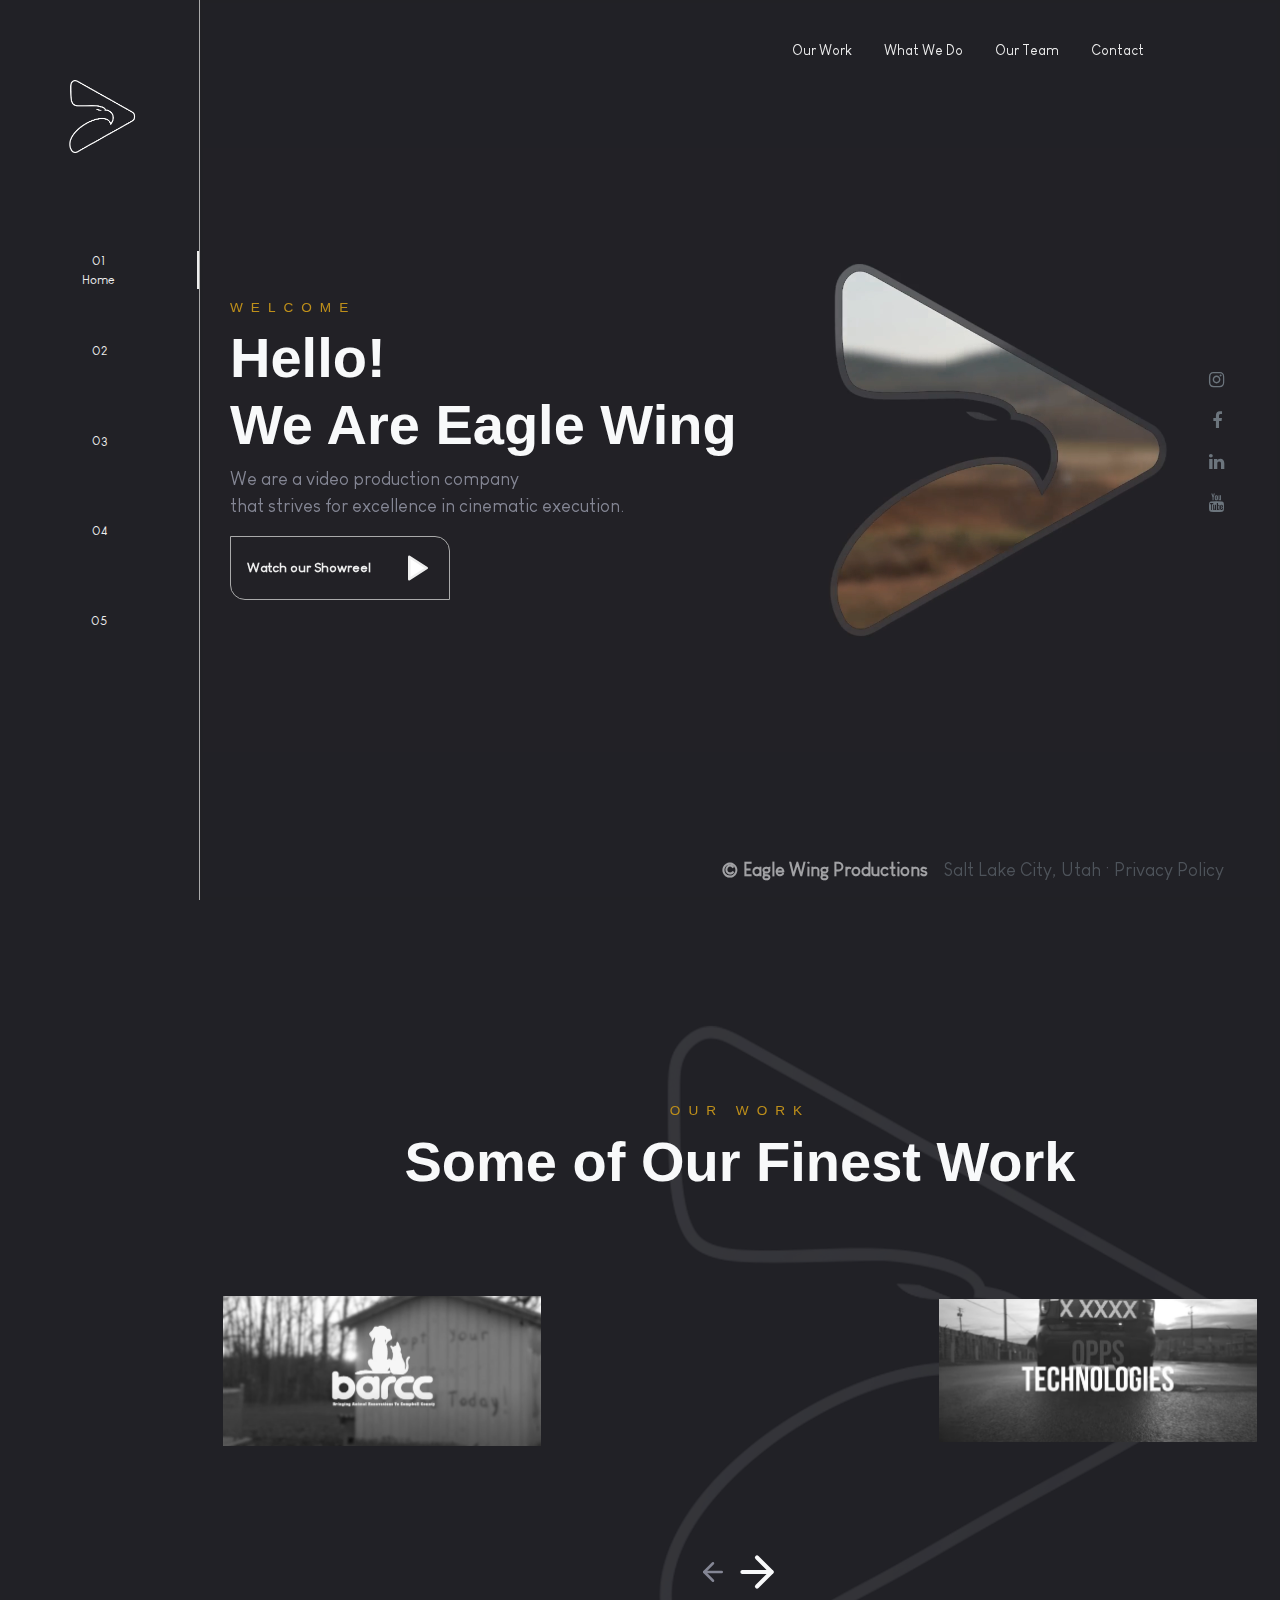
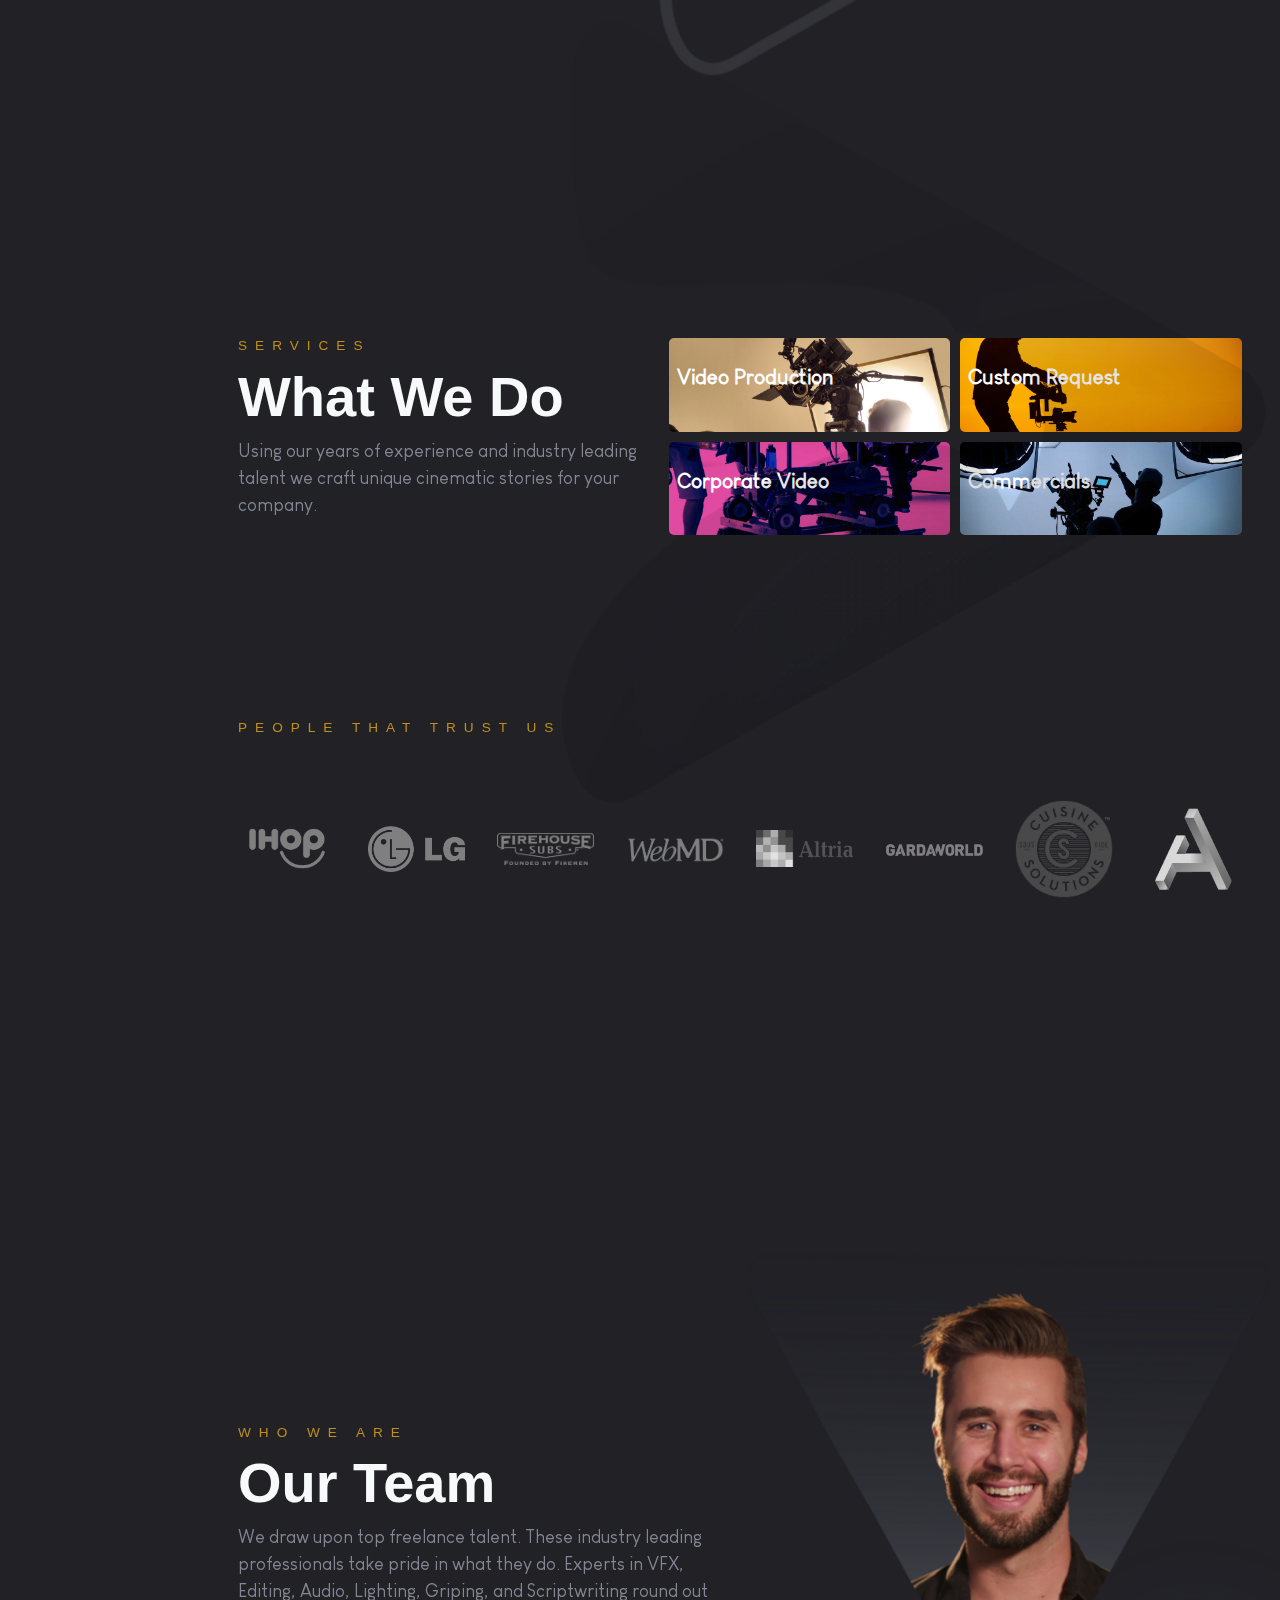
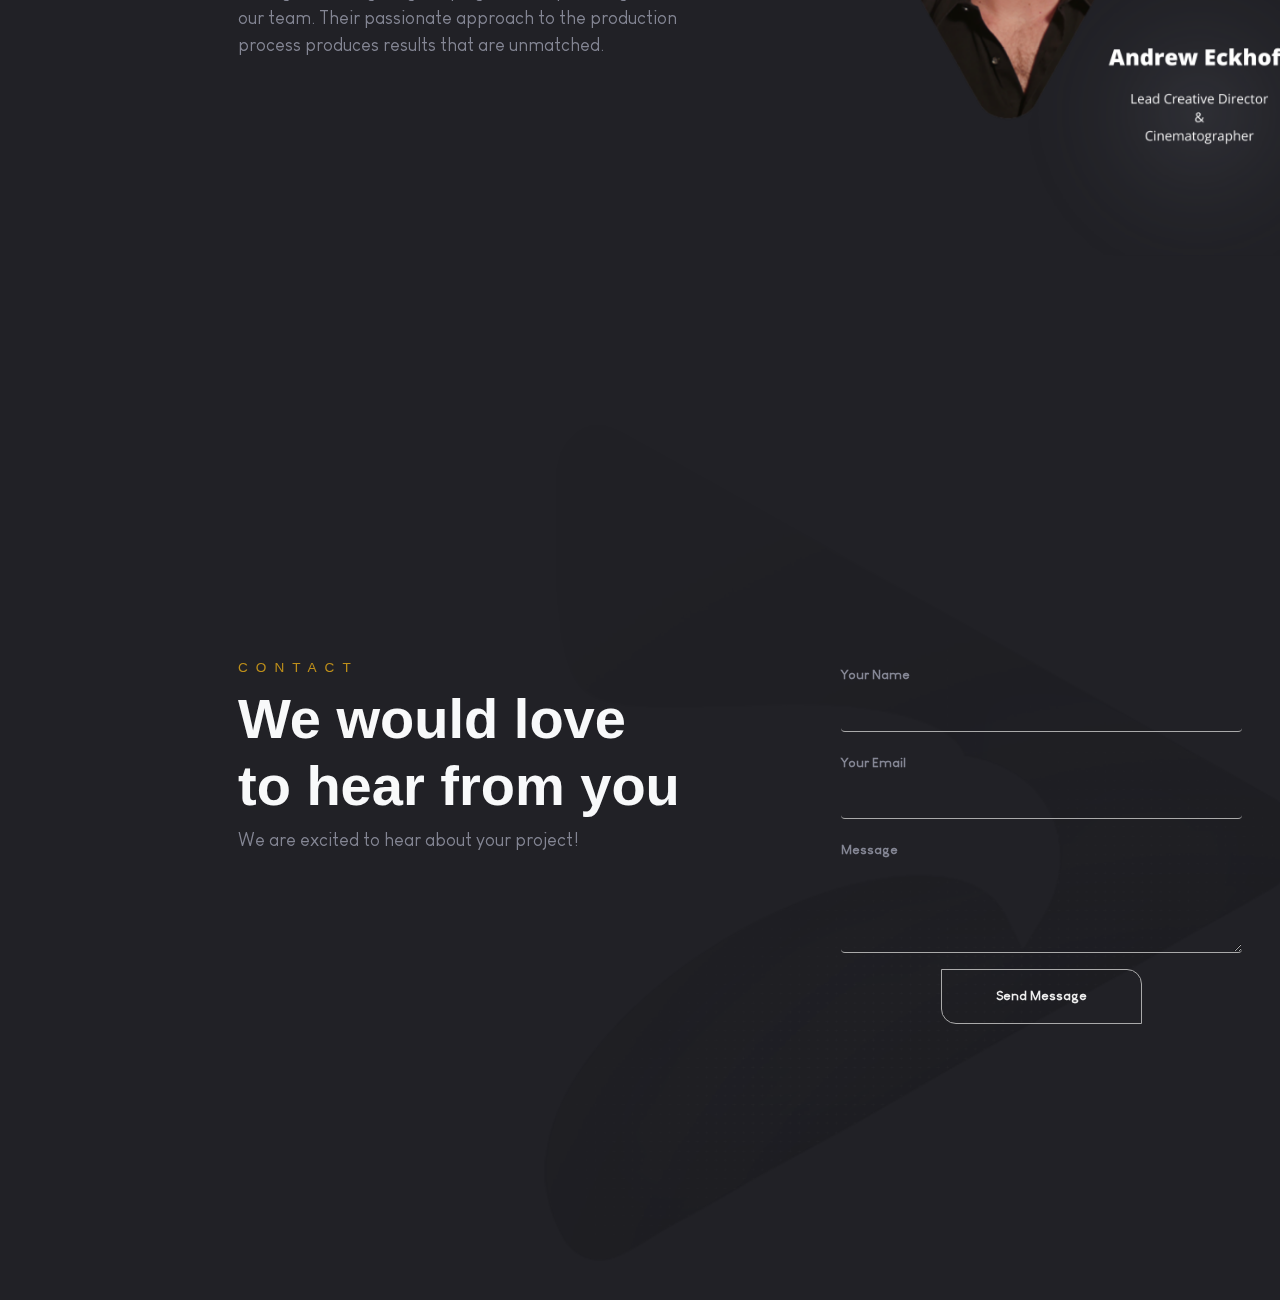
==== commit 9ea64480: "UPDATE: added privacy policy pages, updated logos" ====
--- a/index.html
+++ b/index.html
@@ -313,50 +313,70 @@
                   />
                 </div>
                 <div class="col-12 mt-185">
+                  <!-- Logo Order
+                    IHOP
+                    LG
+                    Firehouse
+                    WebMD
+                    Altria
+                    all the others
+                  -->
                   <h6 class="sectionTitle">People That Trust Us</h6>
-                  <div class="clientsContainer row">
-                    <div class="col-md-4 my-3">
-                      <img
-                        src="./img/clients/firehouse logo.png"
+                  <div class="clientsContainer flex">
+                    <div class="flex-item my-3">
+                      <img
+                        src="./img/clients/ihop-logo.png"
                         alt=""
                         class="img-fluid"
                       />
                     </div>
-                    <div class="col-md-4 my-3">
-                      <img
-                        src="./img/clients/IHOP-Logo-removebg-preview.png"
+                    <div class="flex-item my-3">
+                      <img
+                        src="./img/clients/lg-logo.png"
                         alt=""
                         class="img-fluid"
                       />
                     </div>
-                    <div class="col-md-4 my-3">
-                      <img
-                        src="./img/clients/altria_logo-removebg-preview.png"
+                    <div class="flex-item my-3">
+                      <img
+                        src="./img/clients/firehouse-logo.png"
                         alt=""
                         class="img-fluid"
                       />
                     </div>
-                  </div>
-                  <div class="clientsContainer row">
-                    <div class="col-md-4 my-3">
-                      <img
-                        src="./img/clients/updated-clients-sm.png"
+                    <div class="flex-item my-3">
+                      <img
+                        src="./img/clients/webmd-logo.png"
                         alt=""
                         class="img-fluid"
                       />
                     </div>
-                    <div class="col-md-4 my-3">
-                      <img
-                        src="./img/clients/updated-clients-sm2.png"
+                    <div class="flex-item my-3">
+                      <img
+                        src="./img/clients/altria-better.png"
+                        alt=""
+                        class="img-fluid grayscale"
+                      />
+                    </div>
+                    <div class="flex-item my-3">
+                      <img
+                        src="./img/clients/gardaworld-logo.png"
                         alt=""
                         class="img-fluid"
                       />
                     </div>
-                    <div class="col-md-4 my-3">
-                      <img
-                        src="./img/clients/updated-clients-sm3.png"
-                        alt=""
-                        class="img-fluid"
+                    <div class="flex-item my-3">
+                      <img
+                        src="./img/clients/cuisine-solutions-logo.png"
+                        alt=""
+                        class="img-fluid grayscale"
+                      />
+                    </div>
+                    <div class="flex-item my-3">
+                      <img
+                        src="./img/clients/apex-logo2.png"
+                        alt=""
+                        class="img-fluid grayscale"
                       />
                     </div>
                   </div>
@@ -451,7 +471,9 @@
           </section>
           <footer>
             <div>
-              <div class="d-inline mx-1 text-light"><strong>© Eagle Wing Productions</strong></div>
+              <div class="d-inline mx-1 text-light">
+                <strong>© Eagle Wing Productions</strong>
+              </div>
               <div class="d-inline mx-2">
                 <span class="text-muted">Salt Lake City, Utah</span>
                 ·
--- a/css/app.css
+++ b/css/app.css
@@ -55,7 +55,7 @@
 .containerSidebar {
   border-right: 0.01px solid #aaa;
   width: 100%;
-  z-index: 9999;
+  z-index: 9998;
   position: fixed;
   left: -100%;
   display: grid;
@@ -255,6 +255,15 @@
   /* width: 5076px; */
   /* background: url(../img/clients/all-clients-xl\ \(1\).png);
   animation: slide 60s linear infinite; */
+  display: flex;
+  justify-content: space-evenly;
+  align-items: center;
+  flex-wrap: wrap;
+  gap: 2rem;
+}
+
+.flex-item {
+  flex-basis: 25%;
 }
 
 @keyframes slide {
@@ -539,6 +548,13 @@
 /* MEDIA QUERIES */
 
 @media screen and (min-width: 768px) {
+  .flex-item {
+    flex: 1 1;
+  }
+
+  .topbuffer {
+    margin-top: 100px;
+  }
   /* FOOTER */
   footer {
     position: fixed;
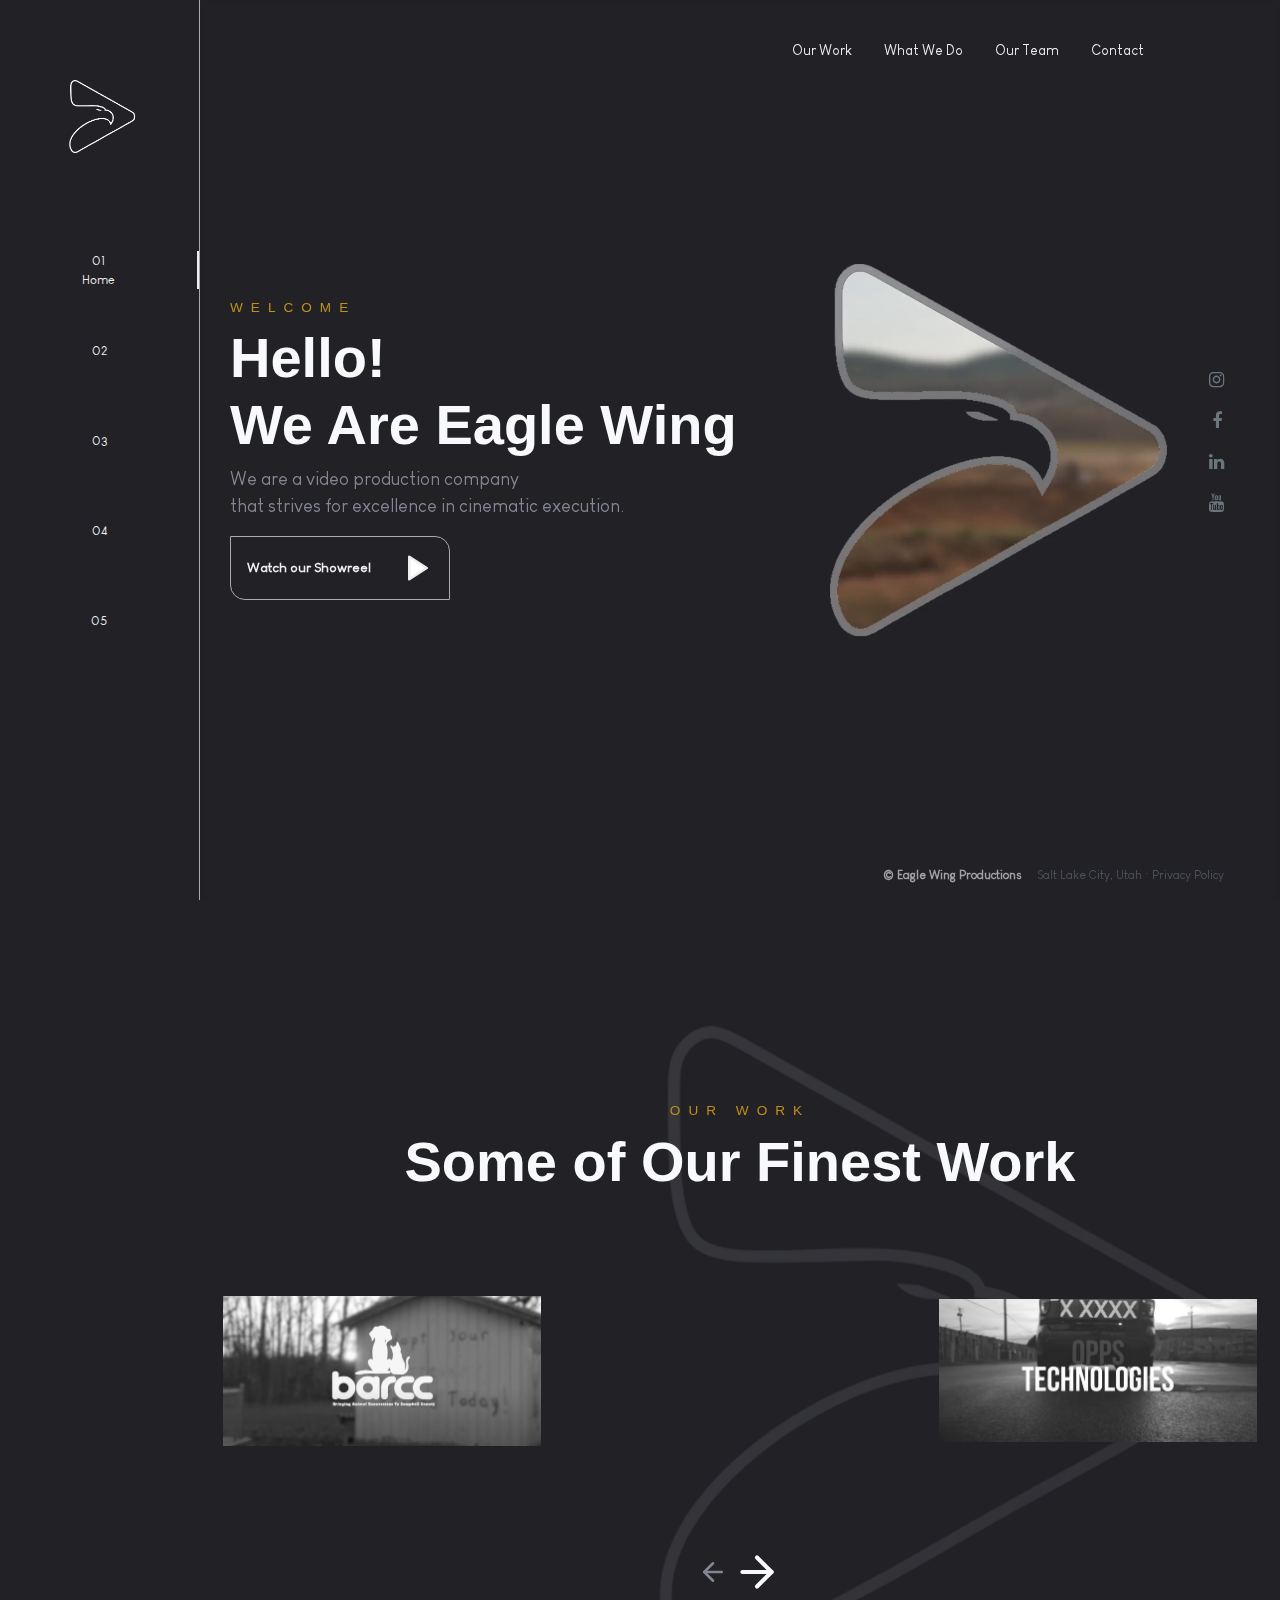
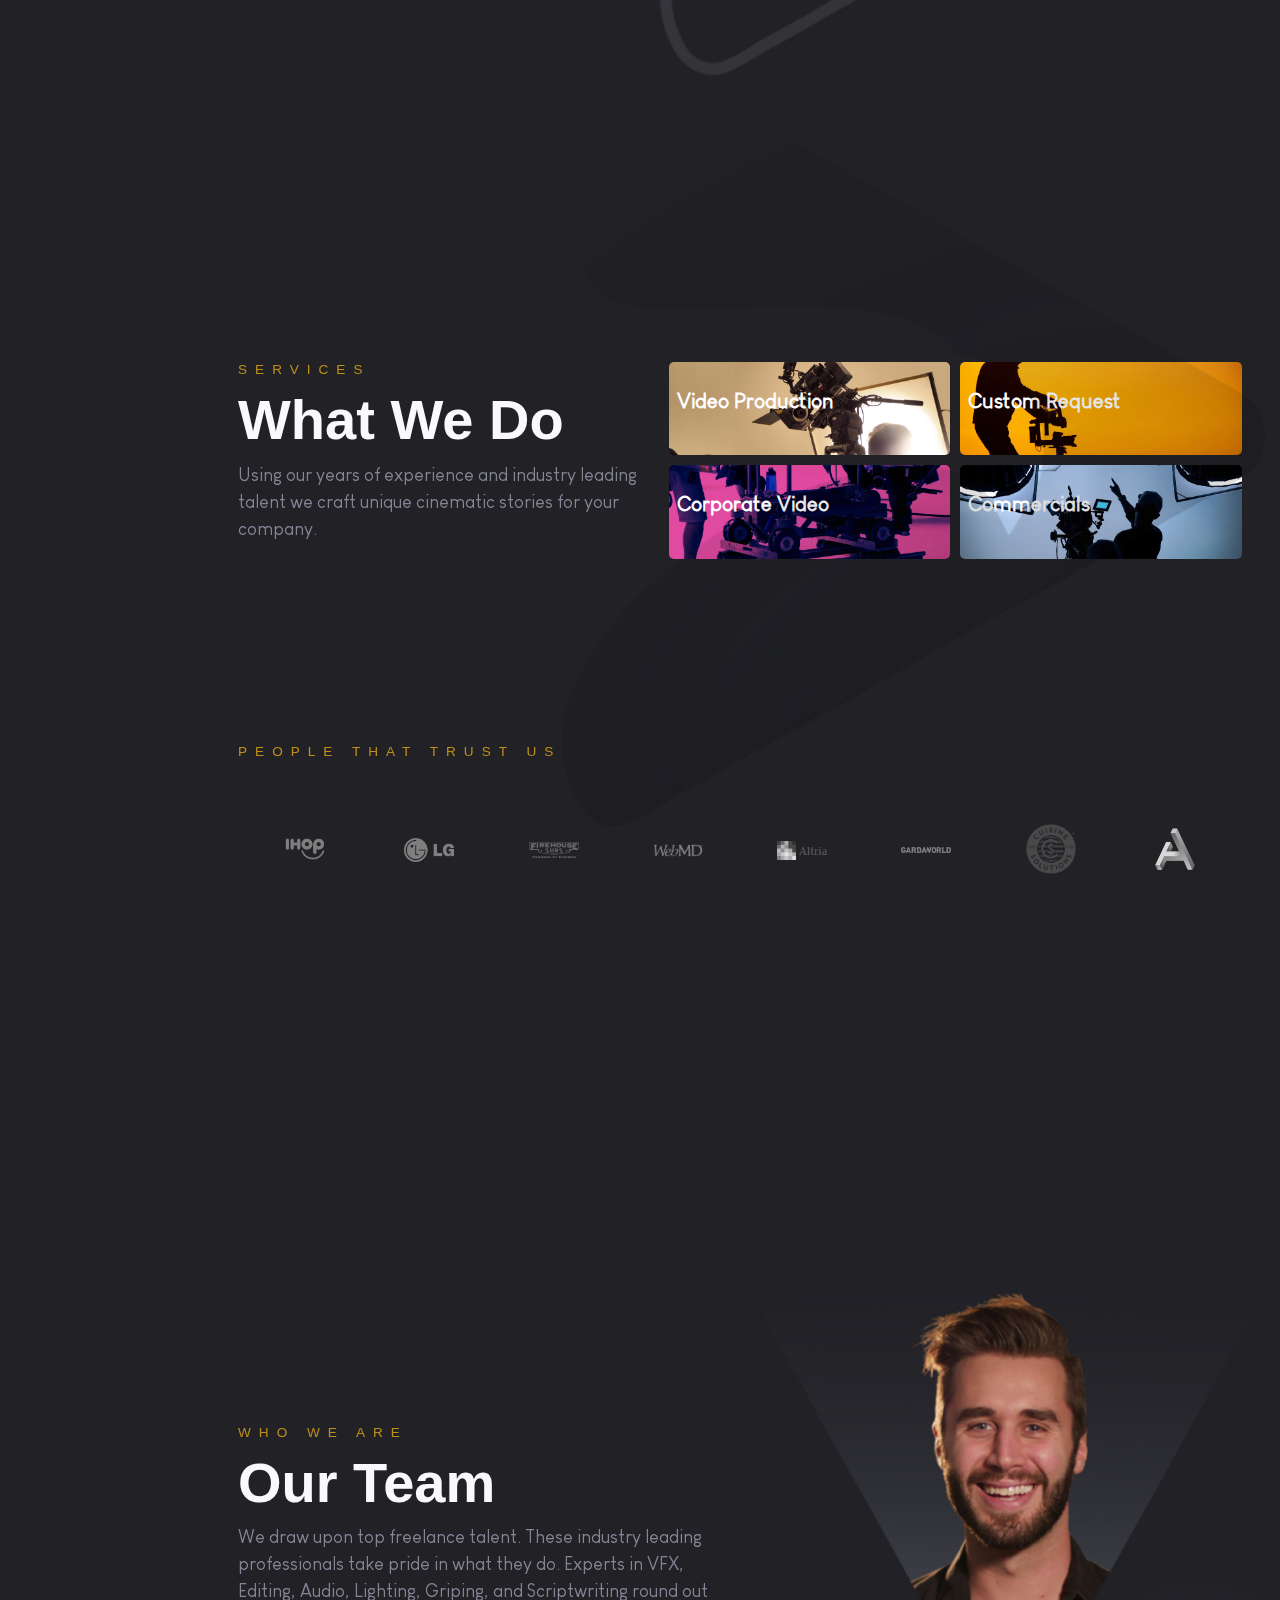
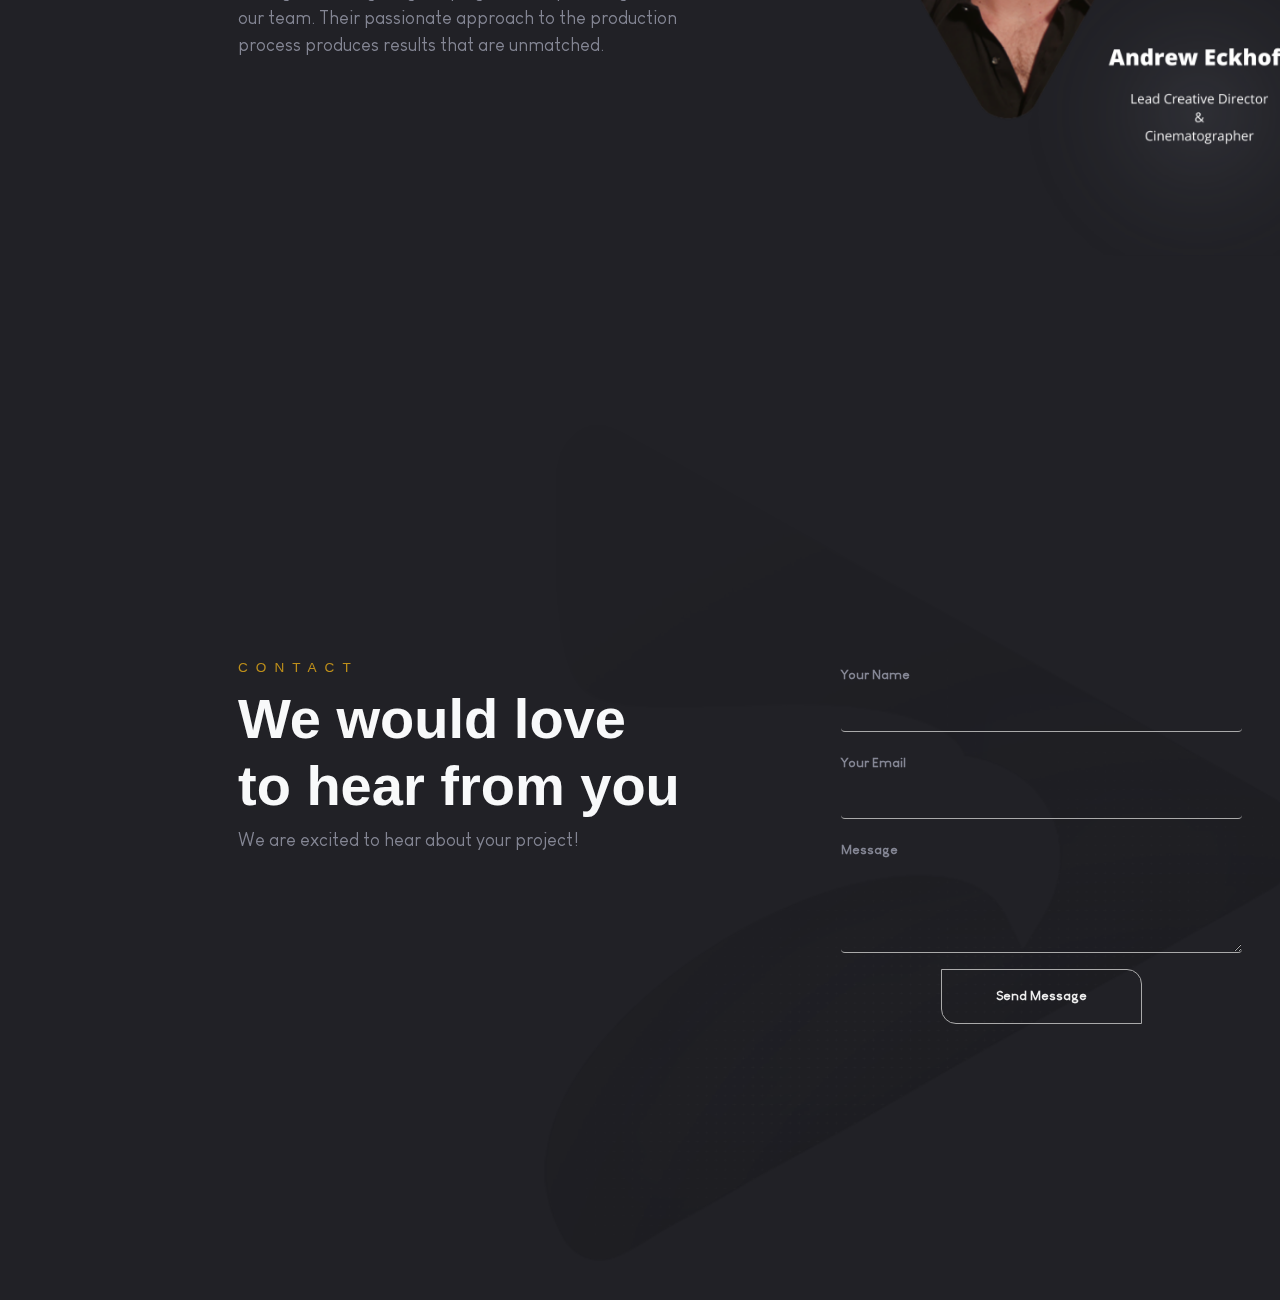
==== commit 7808054c: "UPDATE: new home masked photo" ====
--- a/index.html
+++ b/index.html
@@ -203,7 +203,7 @@
                 </button>
               </div>
               <video autoplay muted loop id="myVideo">
-                <source src="./img/vids/Final.mov" type="video/mp4" />
+                <source src="./img/vids/FinalEWP.mov" type="video/mp4" />
               </video>
             </div>
           </section>
--- a/css/app.css
+++ b/css/app.css
@@ -550,6 +550,7 @@
 @media screen and (min-width: 768px) {
   .flex-item {
     flex: 1 1;
+    max-width: 50px;
   }
 
   .topbuffer {
@@ -557,6 +558,7 @@
   }
   /* FOOTER */
   footer {
+    font-size: 12px;
     position: fixed;
     bottom: 1rem;
     right: 3rem;
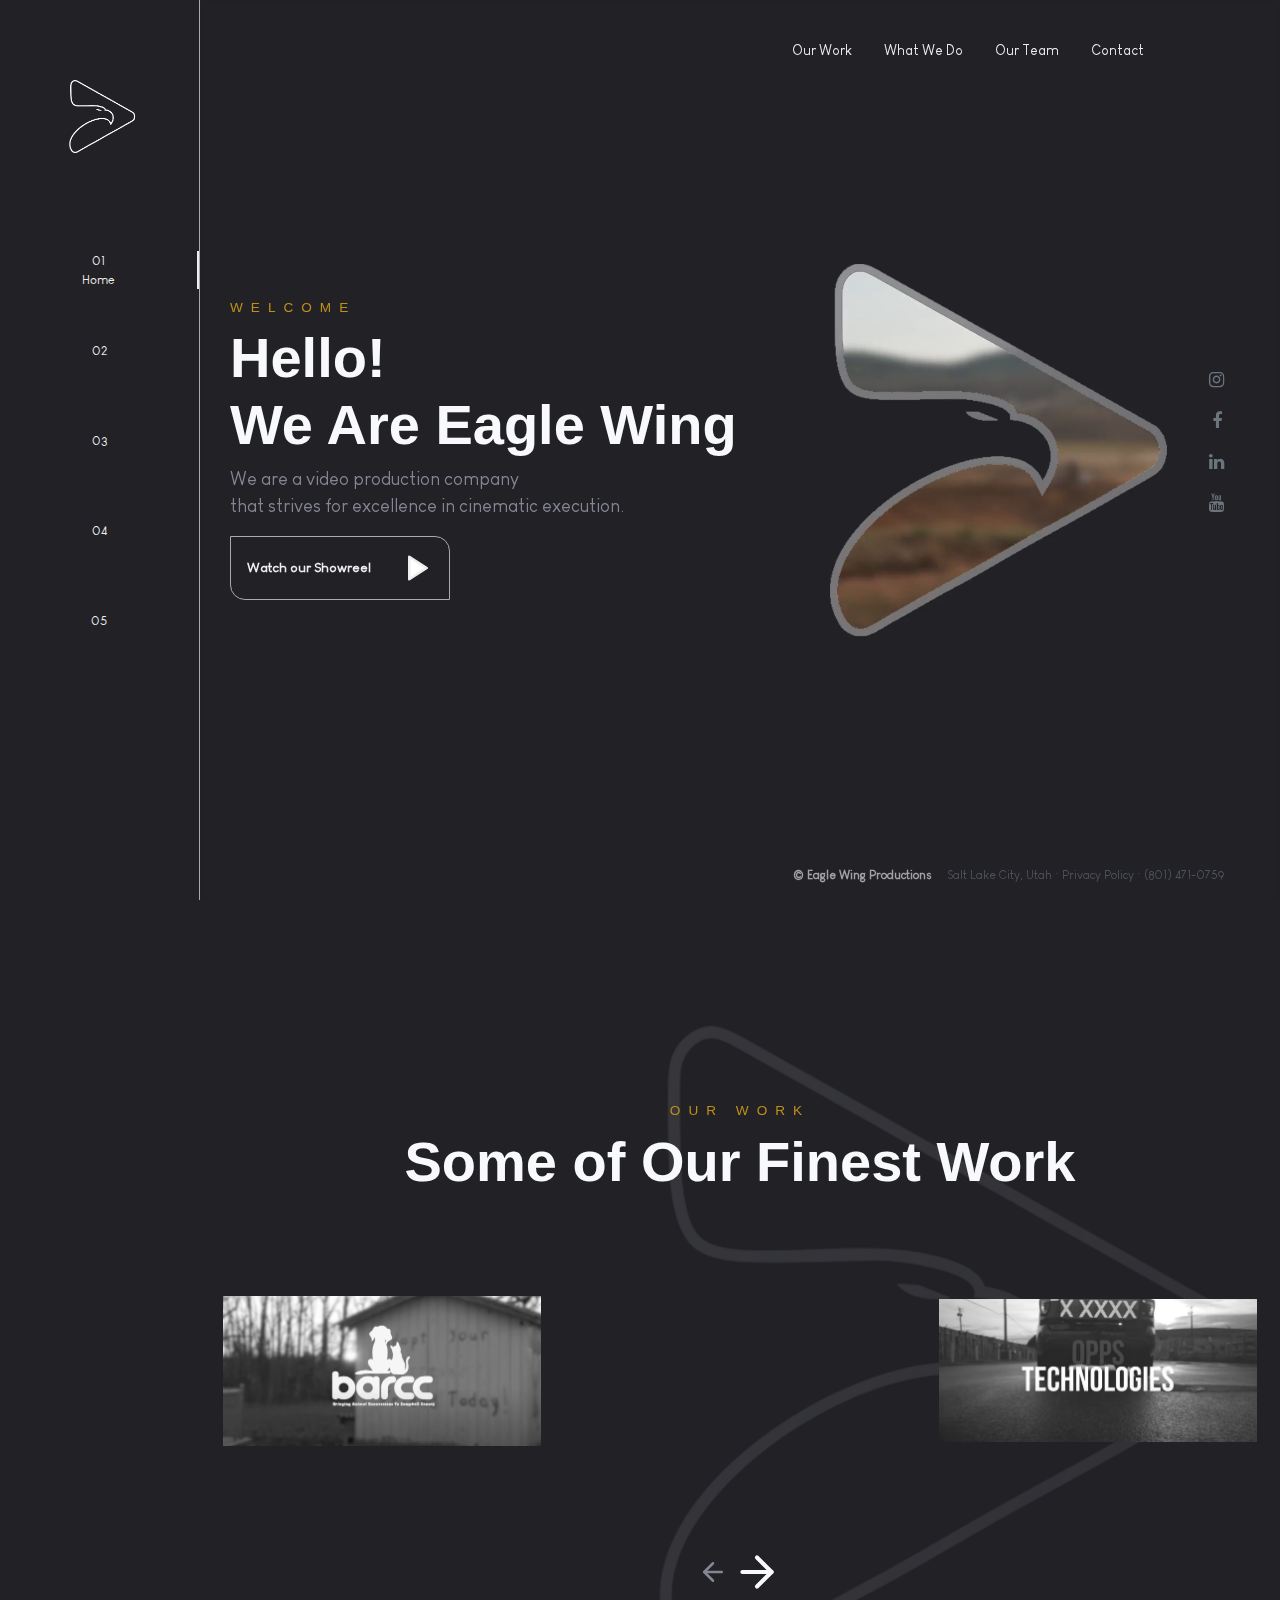
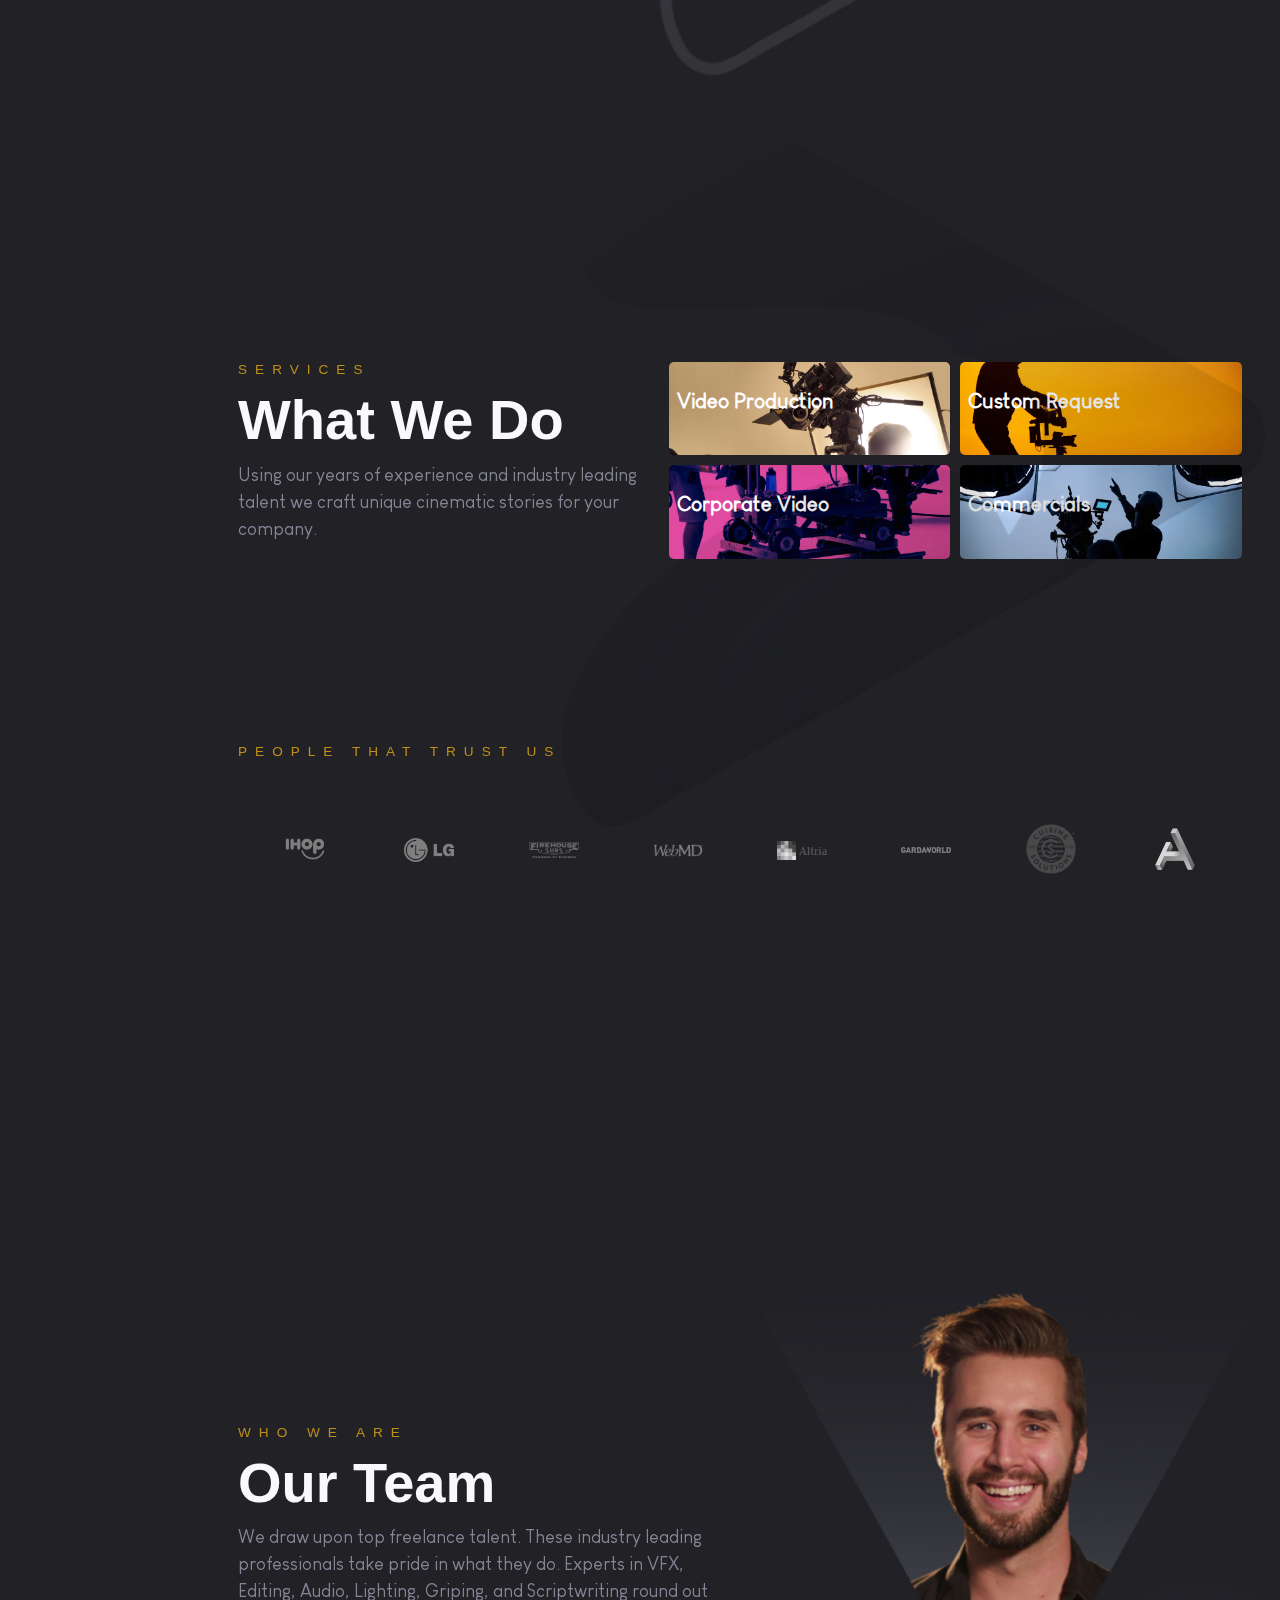
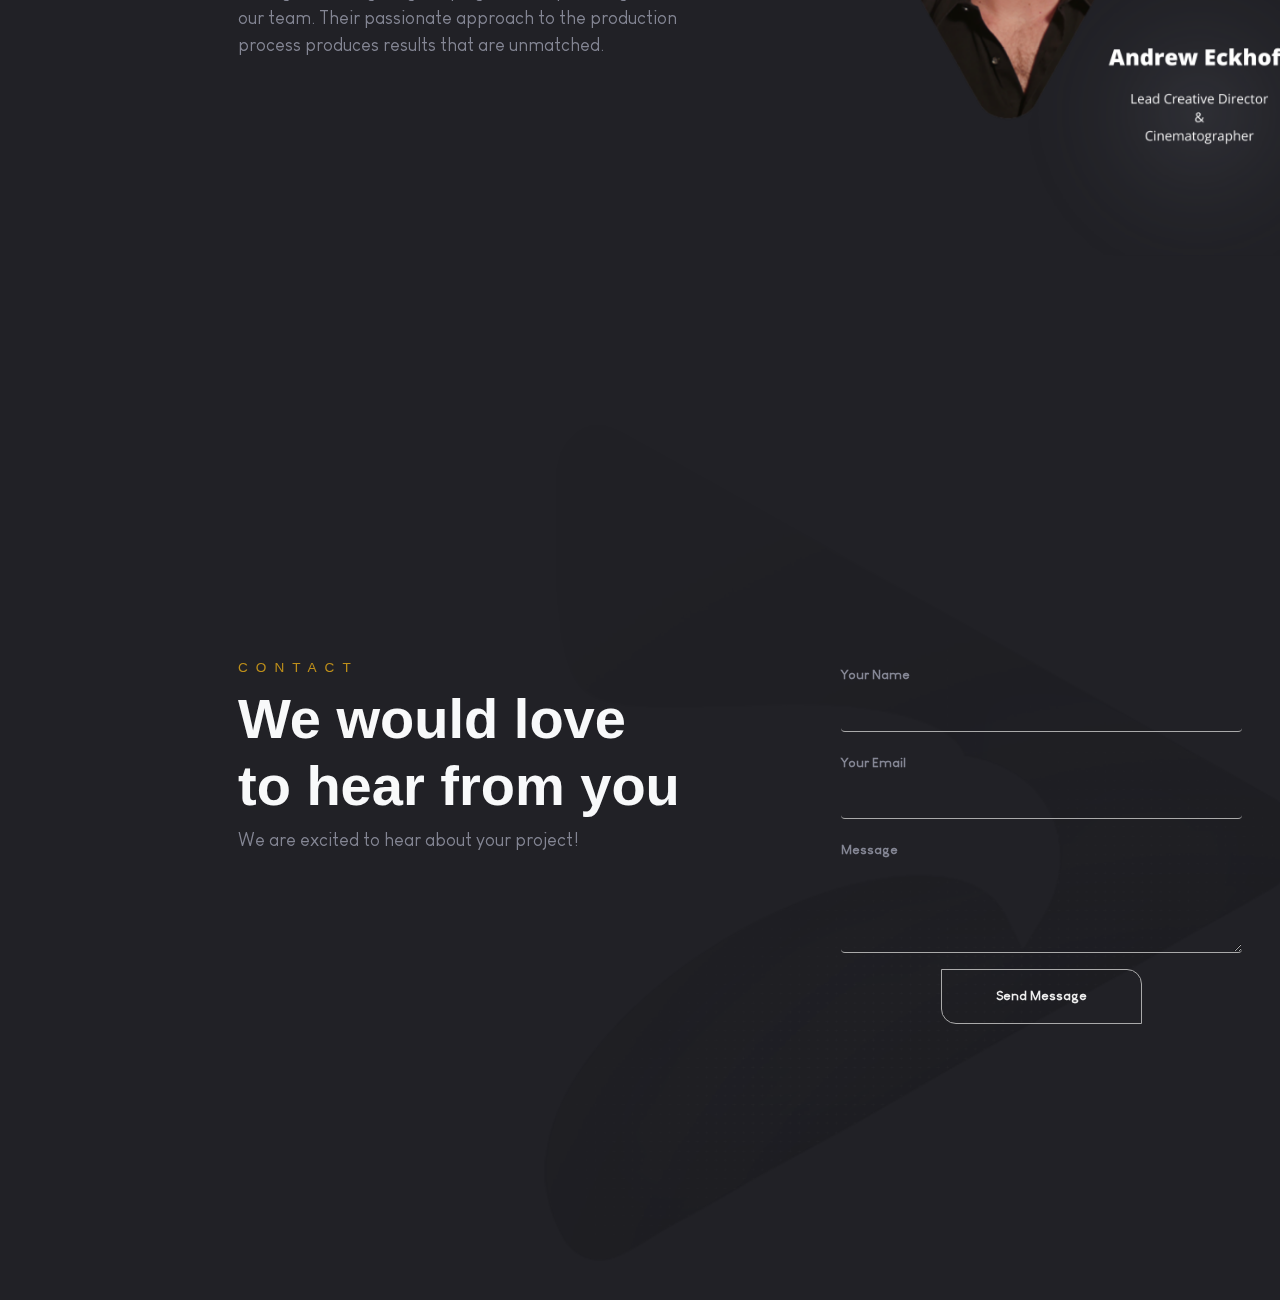
==== commit d7ddaa4e: "UPDATE: added phone number to footer" ====
--- a/index.html
+++ b/index.html
@@ -480,6 +480,10 @@
                 <a href="./privacy-policy.html" class="text-muted"
                   >Privacy Policy</a
                 >
+                ·
+                <a href="tel:+18014710759" class="text-muted"
+                  >(801) 471-0759</a
+                >
               </div>
             </div>
           </footer>
--- a/css/app.css
+++ b/css/app.css
@@ -545,6 +545,11 @@
   display: none;
 }
 
+/* PRIVACY POLICY */
+.bottomBuffer {
+  padding-bottom: 4rem;
+}
+
 /* MEDIA QUERIES */
 
 @media screen and (min-width: 768px) {
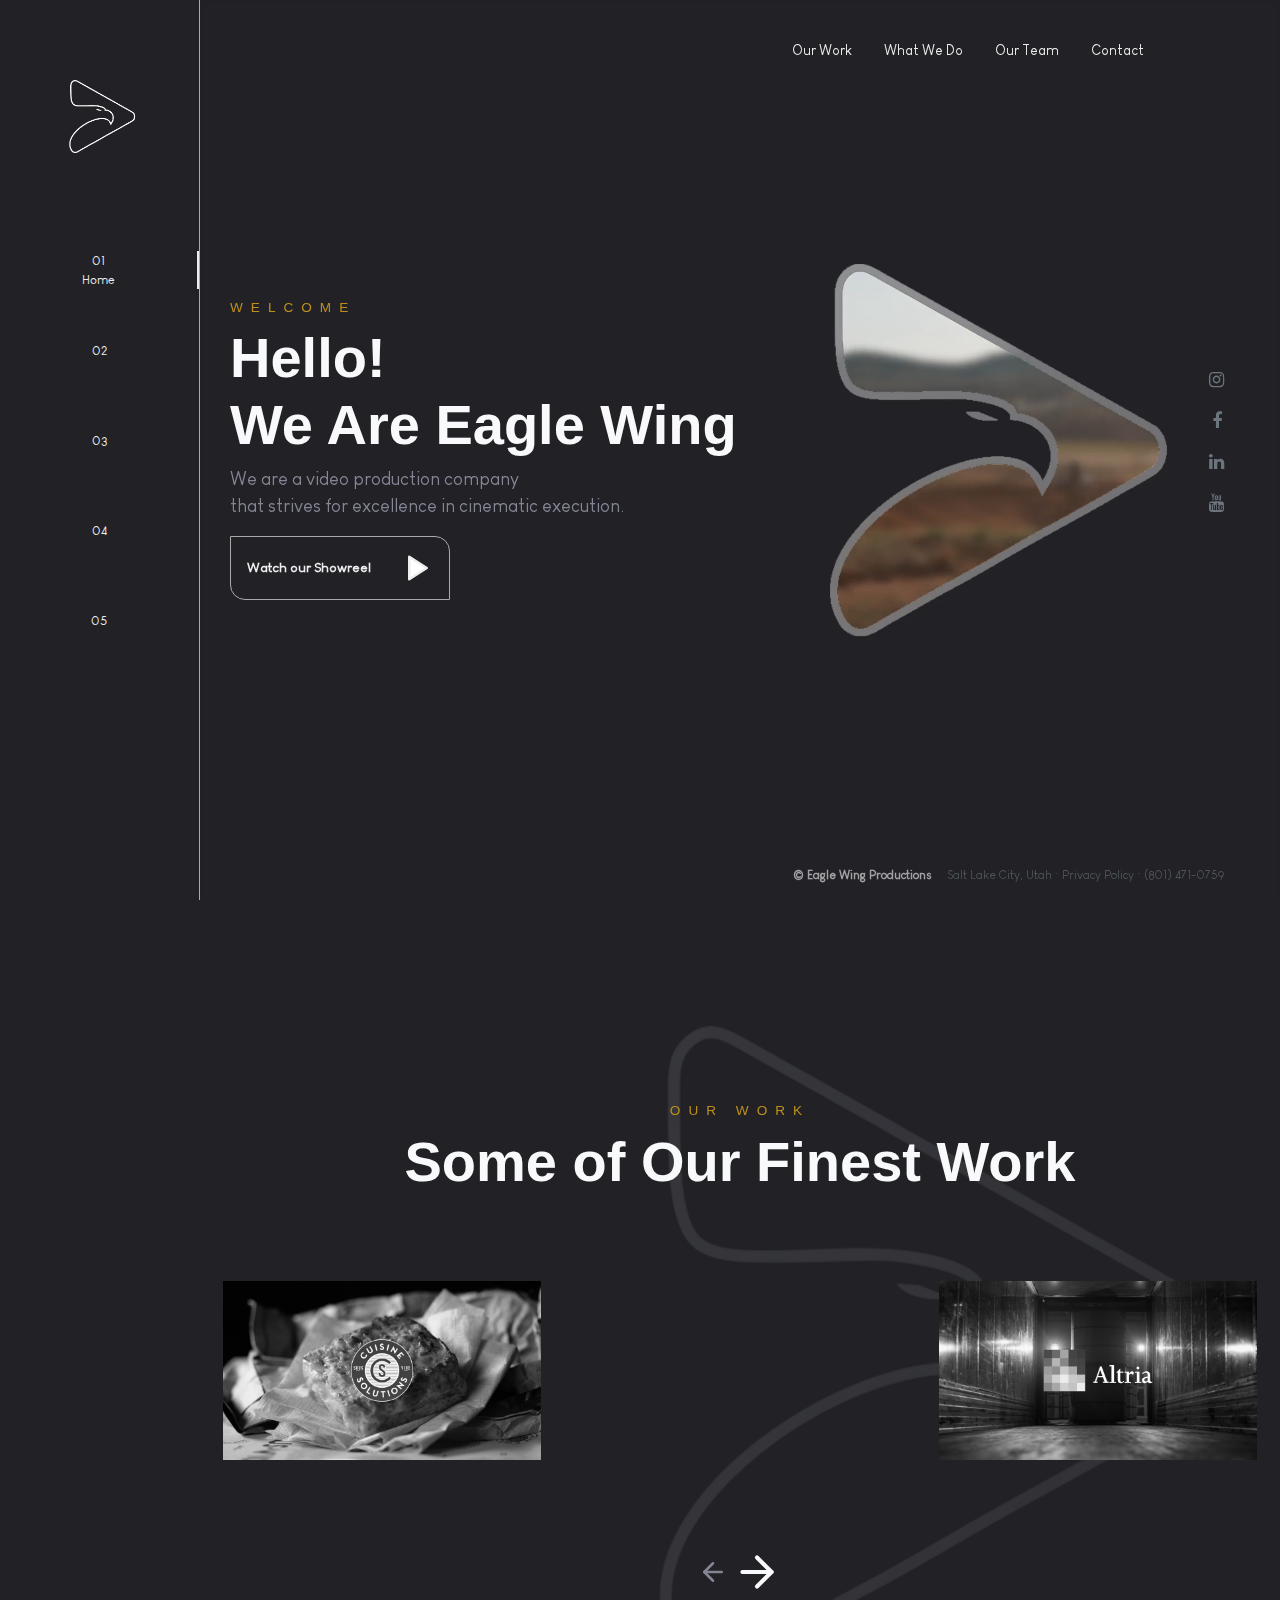
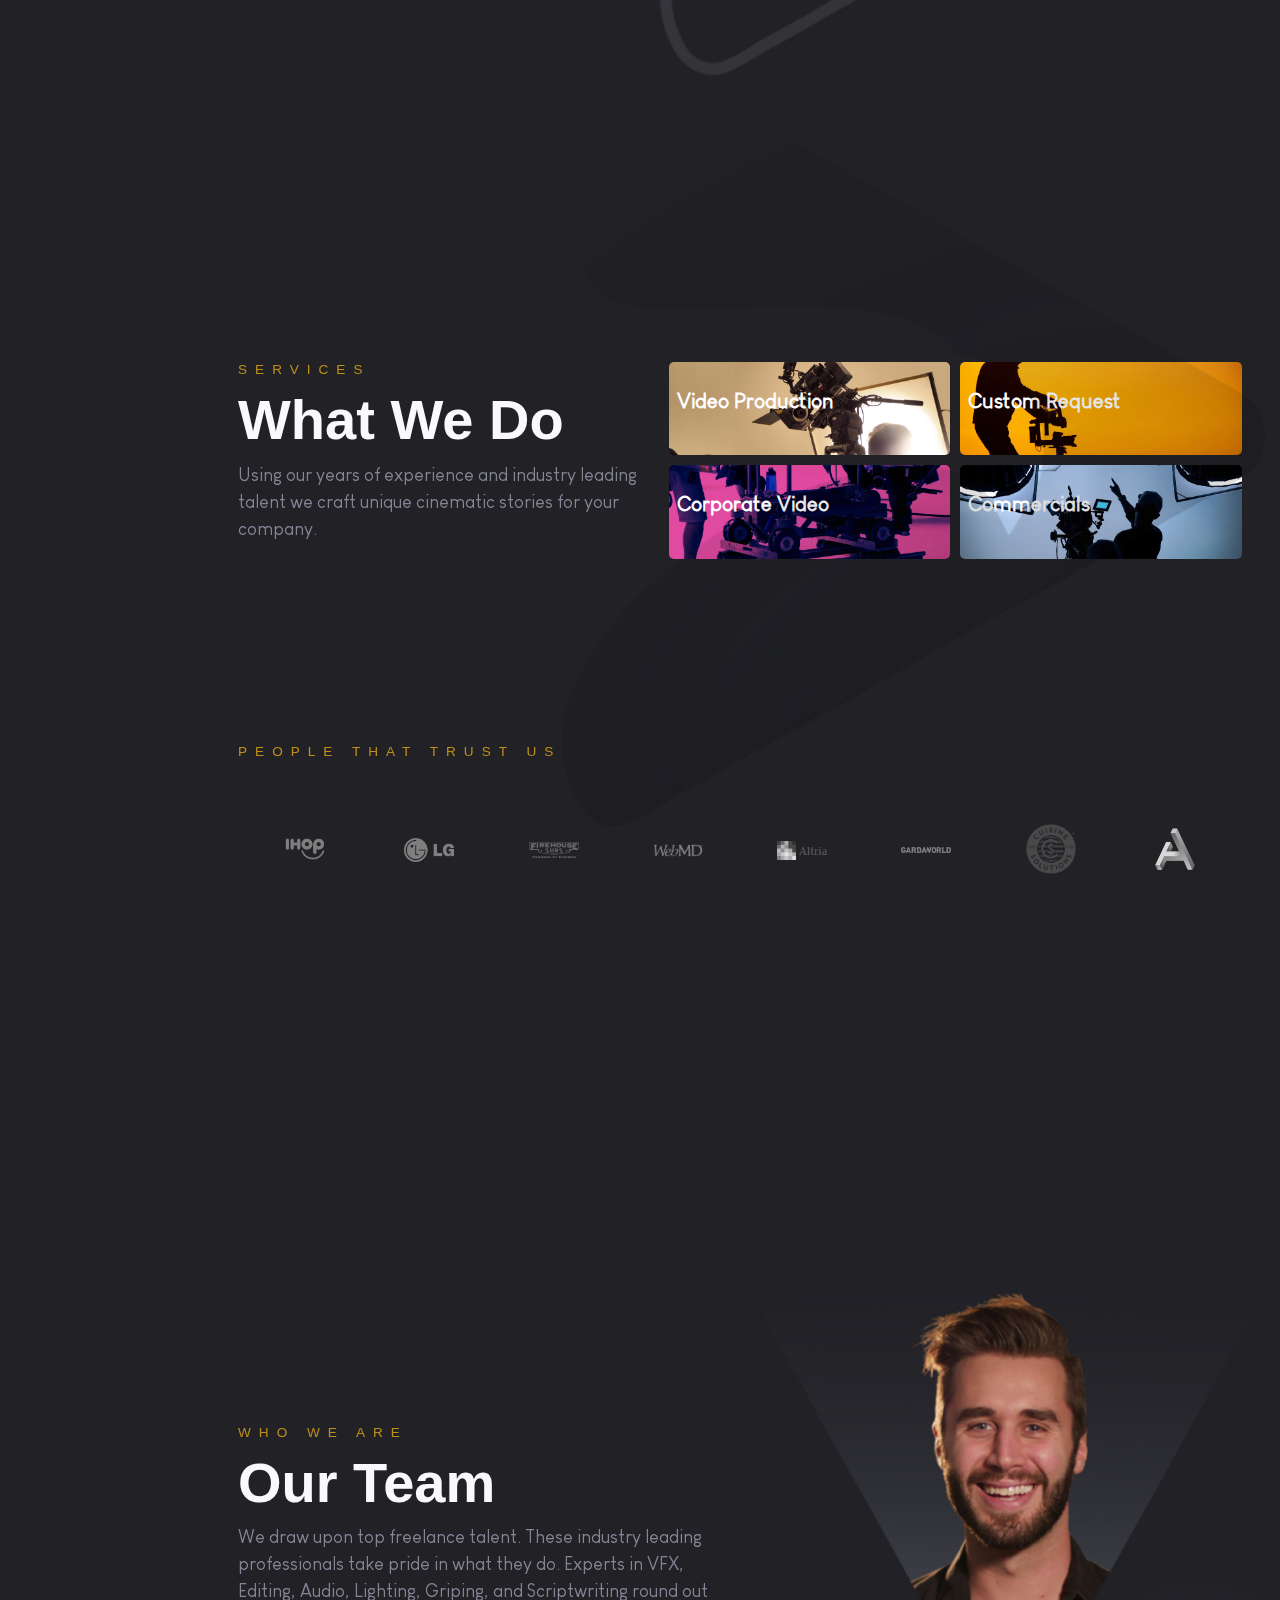
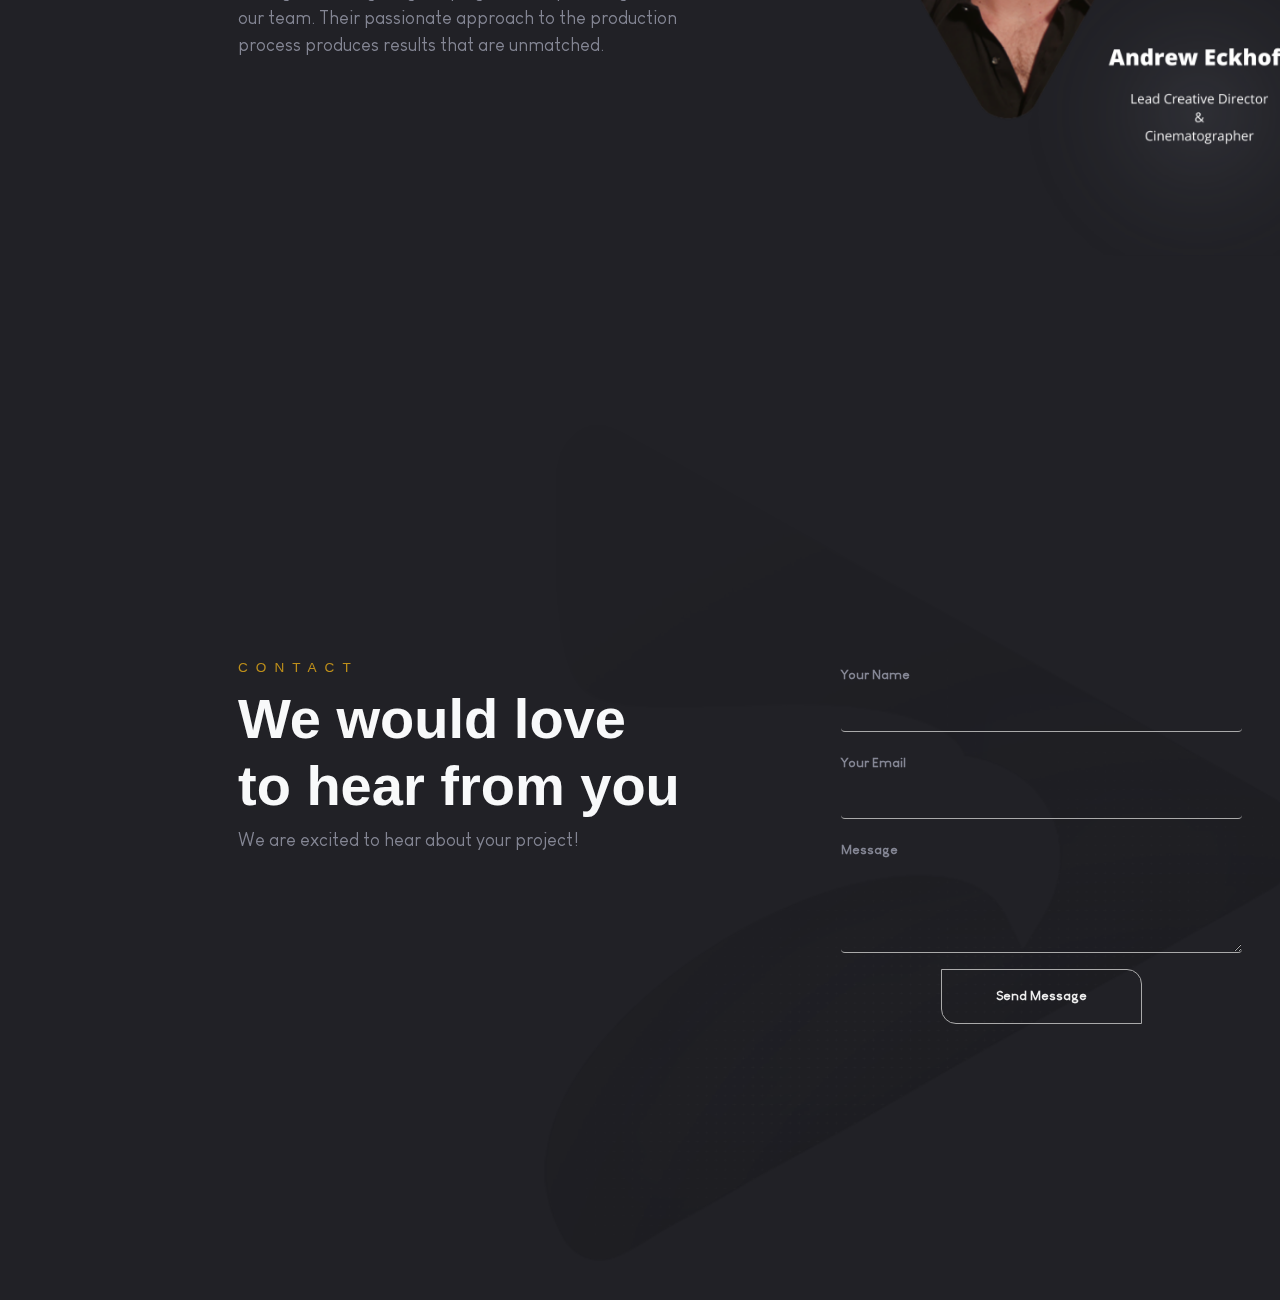
==== commit c4501995: "UPDATE: added 5 new videos and thumbnails" ====
--- a/index.html
+++ b/index.html
@@ -216,12 +216,12 @@
                 <h2 class="h1 text-light">Some of Our Finest Work</h2>
                 <div class="videoContainer">
                   <img
-                    src="./img/thumbnails/barcc-thumbnail.png"
+                    src="./img/thumbnails/cuisine-solutions-thumbnail.jpg"
                     alt="Previous Thumbnail"
                     class="img-fluid videoItem grayscale"
                   />
                   <iframe
-                    src="https://www.youtube.com/embed/UBJ5QDsHkBg"
+                    src="https://www.youtube.com/embed/-Jz1wsT7y9s"
                     title="YouTube video player"
                     class="videoItem"
                     frameborder="0"
@@ -229,7 +229,7 @@
                     allowfullscreen
                   ></iframe>
                   <img
-                    src="./img/thumbnails/opps-thumbnail.png"
+                    src="./img/thumbnails/altria-thumbnail.jpg"
                     alt="Next Thumbnail"
                     class="img-fluid videoItem grayscale"
                   />
@@ -481,9 +481,7 @@
                   >Privacy Policy</a
                 >
                 ·
-                <a href="tel:+18014710759" class="text-muted"
-                  >(801) 471-0759</a
-                >
+                <a href="tel:+18014710759" class="text-muted">(801) 471-0759</a>
               </div>
             </div>
           </footer>
--- a/css/app.css
+++ b/css/app.css
@@ -36,6 +36,10 @@
 h5,
 h6 {
   font-family: "Century Gothic Bold", Arial, Helvetica, sans-serif;
+}
+
+.bolded {
+  font-weight: 700;
 }
 
 a#showreelBtn {
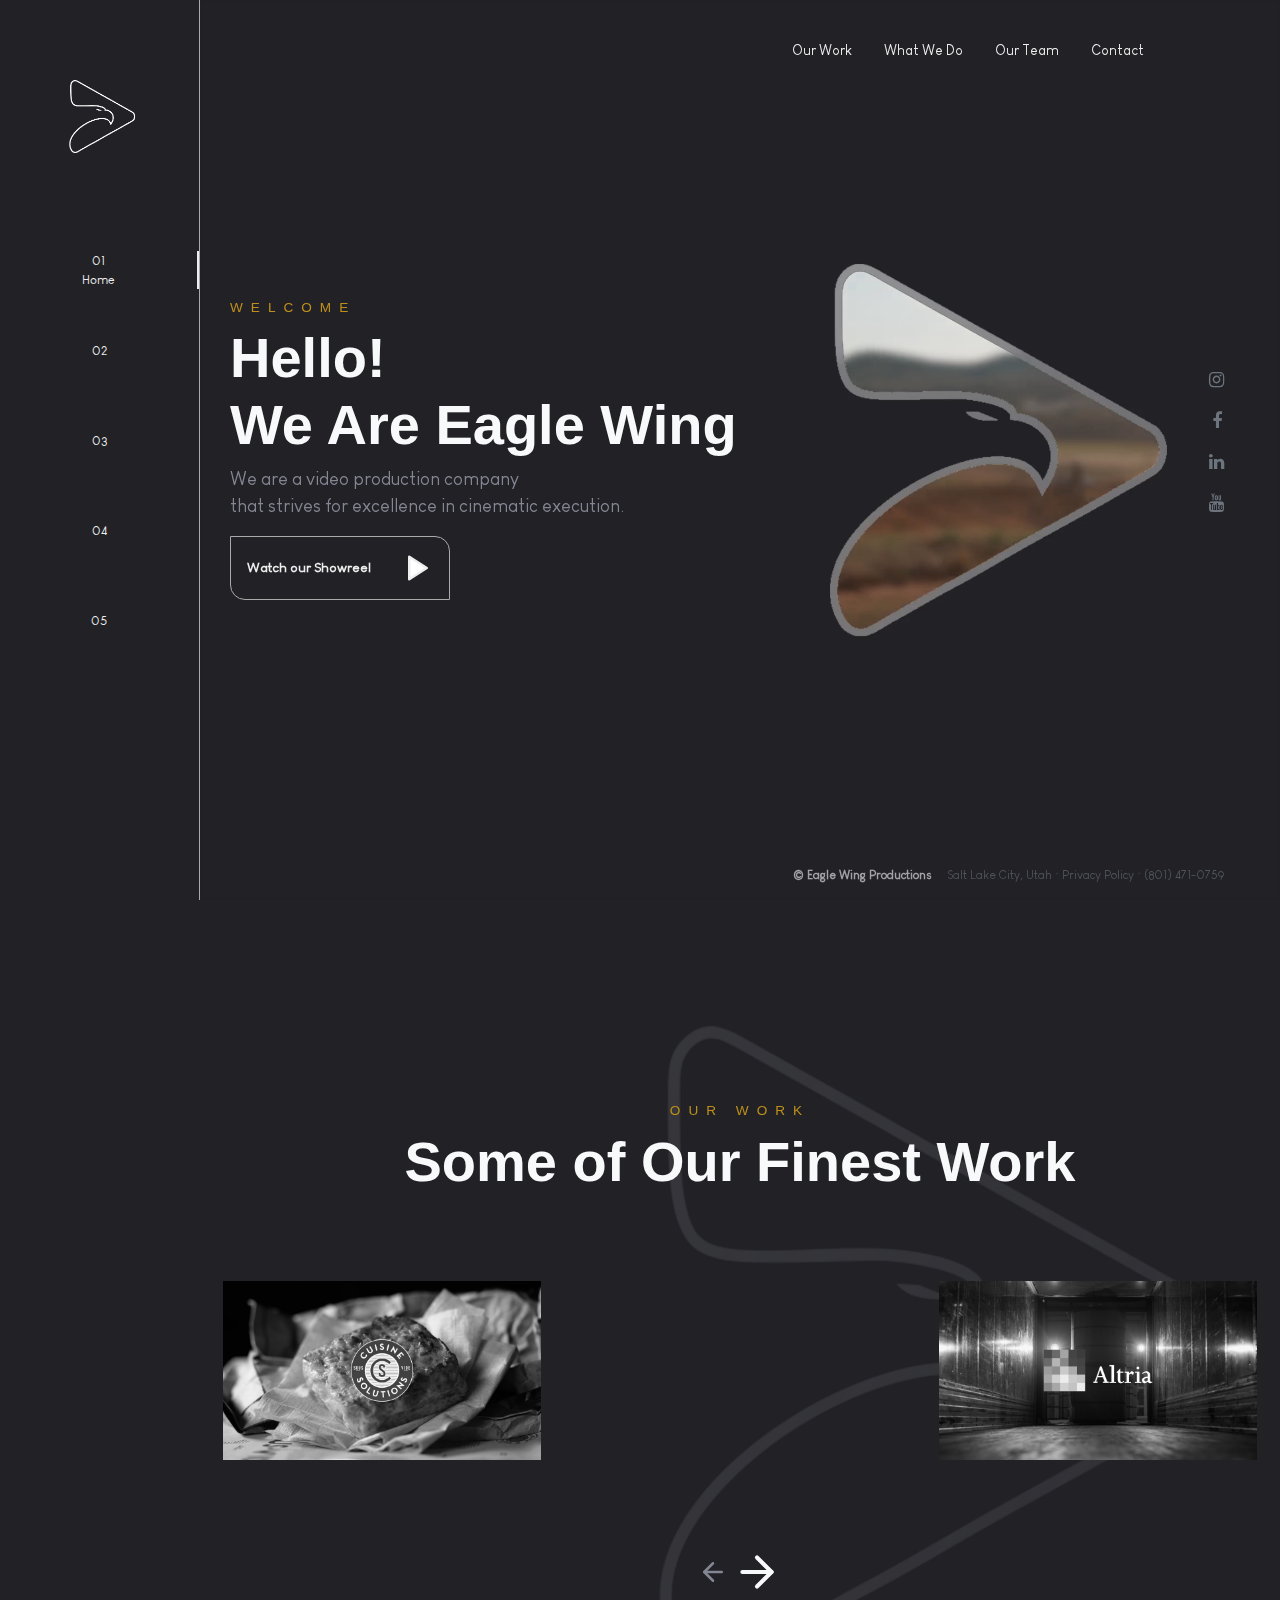
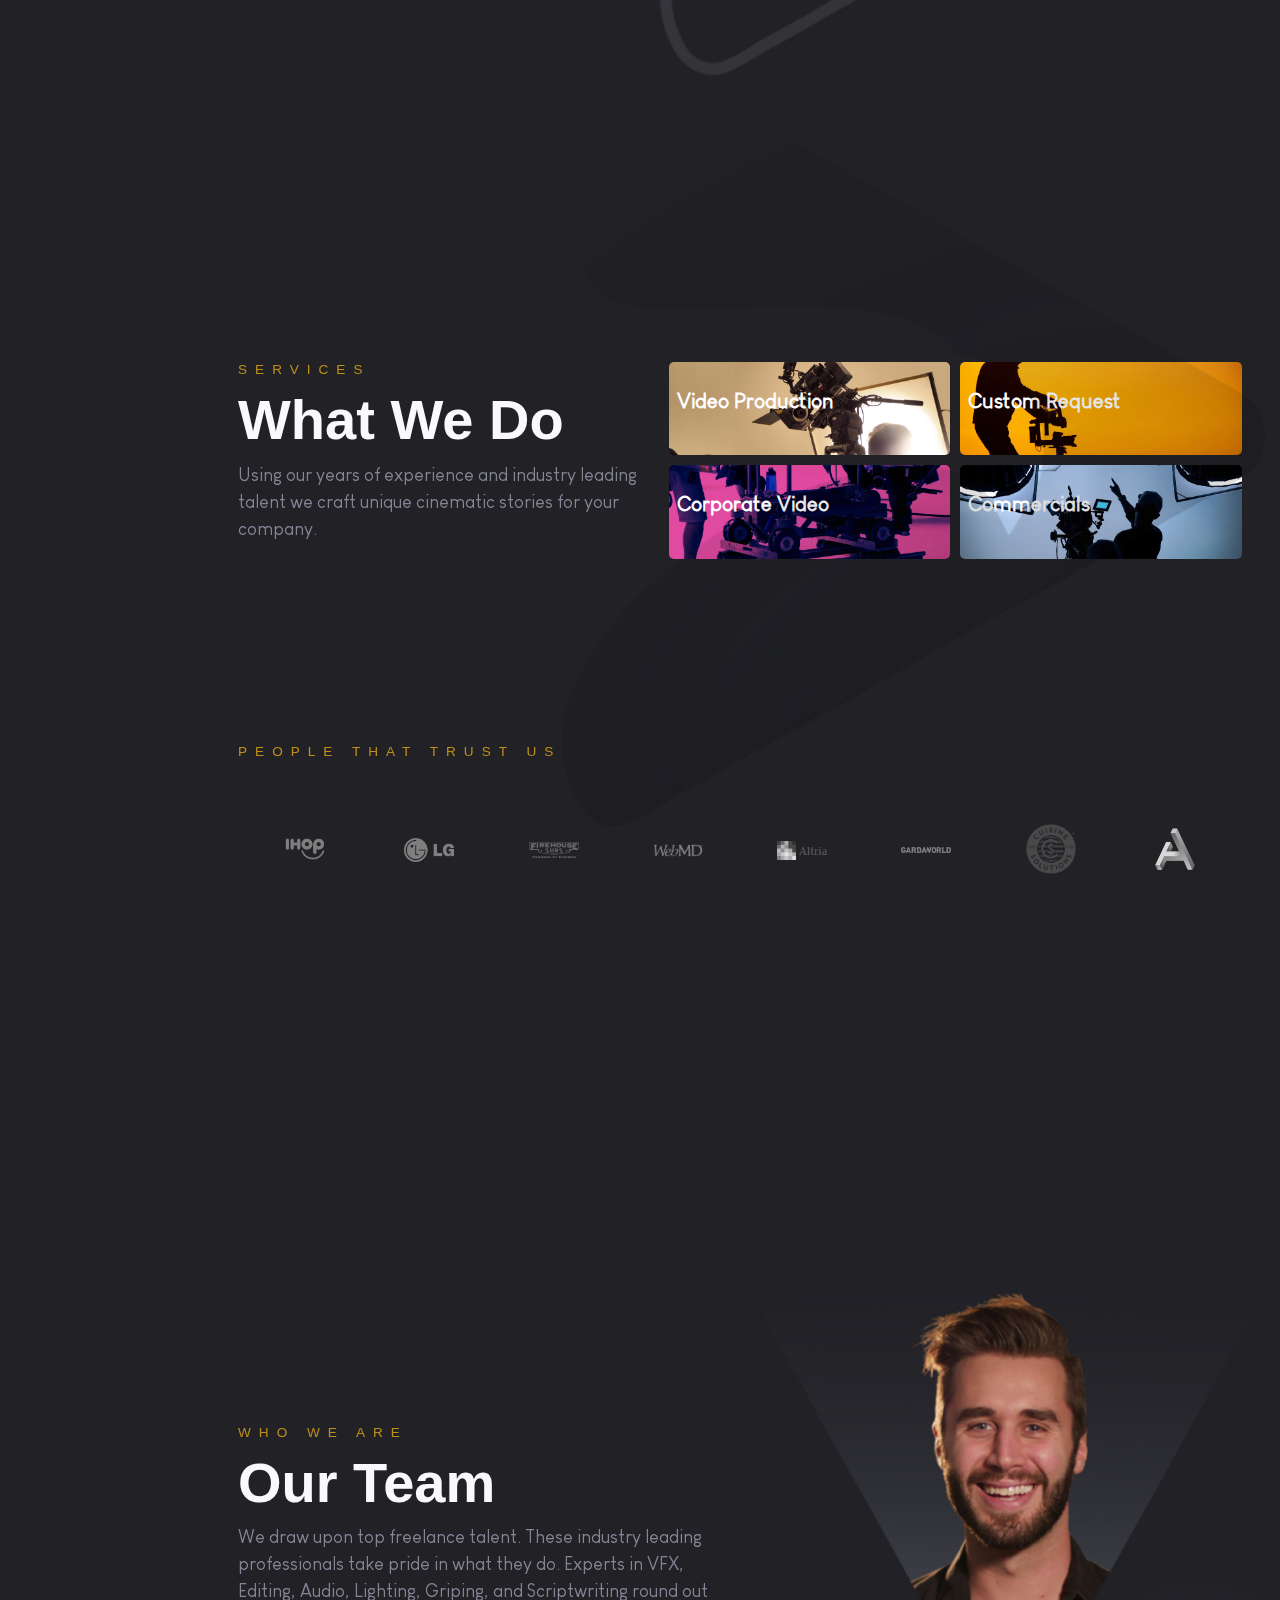
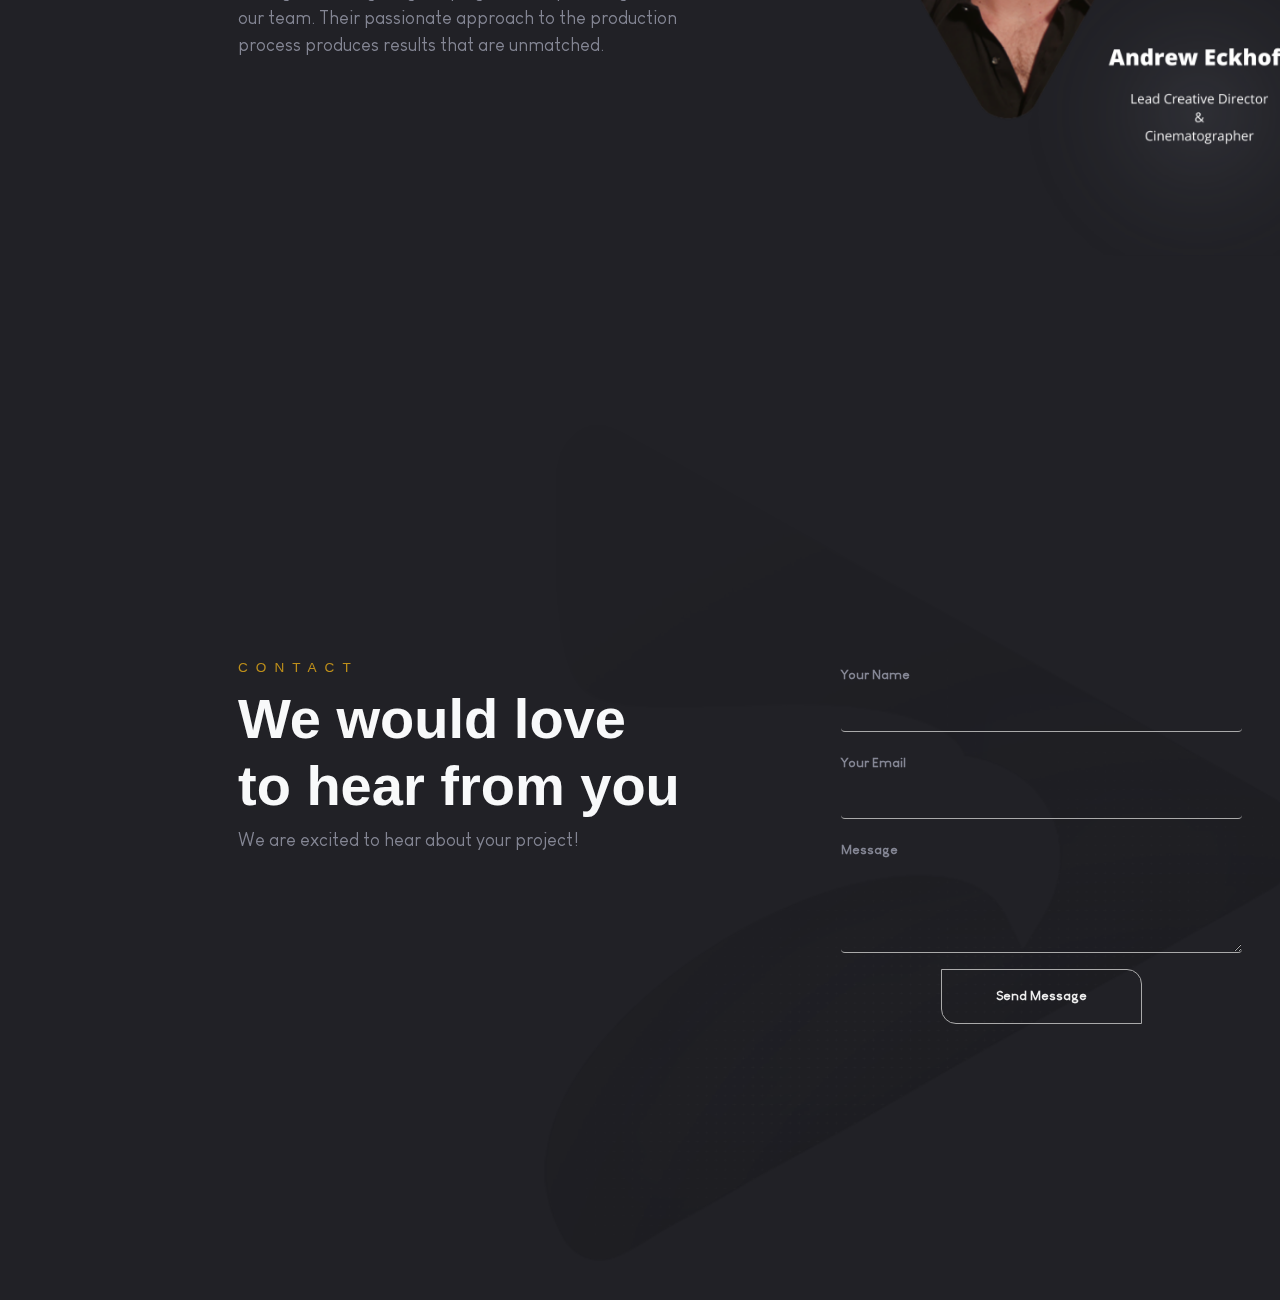
==== commit 32917b3e: "UPDATE: made prev and next thumbnail images in carousel clickable" ====
--- a/index.html
+++ b/index.html
@@ -219,6 +219,7 @@
                     src="./img/thumbnails/cuisine-solutions-thumbnail.jpg"
                     alt="Previous Thumbnail"
                     class="img-fluid videoItem grayscale"
+                    id="prevImgThumbnail"
                   />
                   <iframe
                     src="https://www.youtube.com/embed/-Jz1wsT7y9s"
@@ -232,6 +233,7 @@
                     src="./img/thumbnails/altria-thumbnail.jpg"
                     alt="Next Thumbnail"
                     class="img-fluid videoItem grayscale"
+                    id="nextImgThumbnail"
                   />
                 </div>
                 <div class="text-center">
--- a/css/app.css
+++ b/css/app.css
@@ -202,6 +202,10 @@
 
 .grayscale {
   filter: grayscale(100%);
+}
+
+#nextImgThumbnail, #prevImgThumbnail {
+  cursor: pointer;
 }
 
 .arrow:hover {
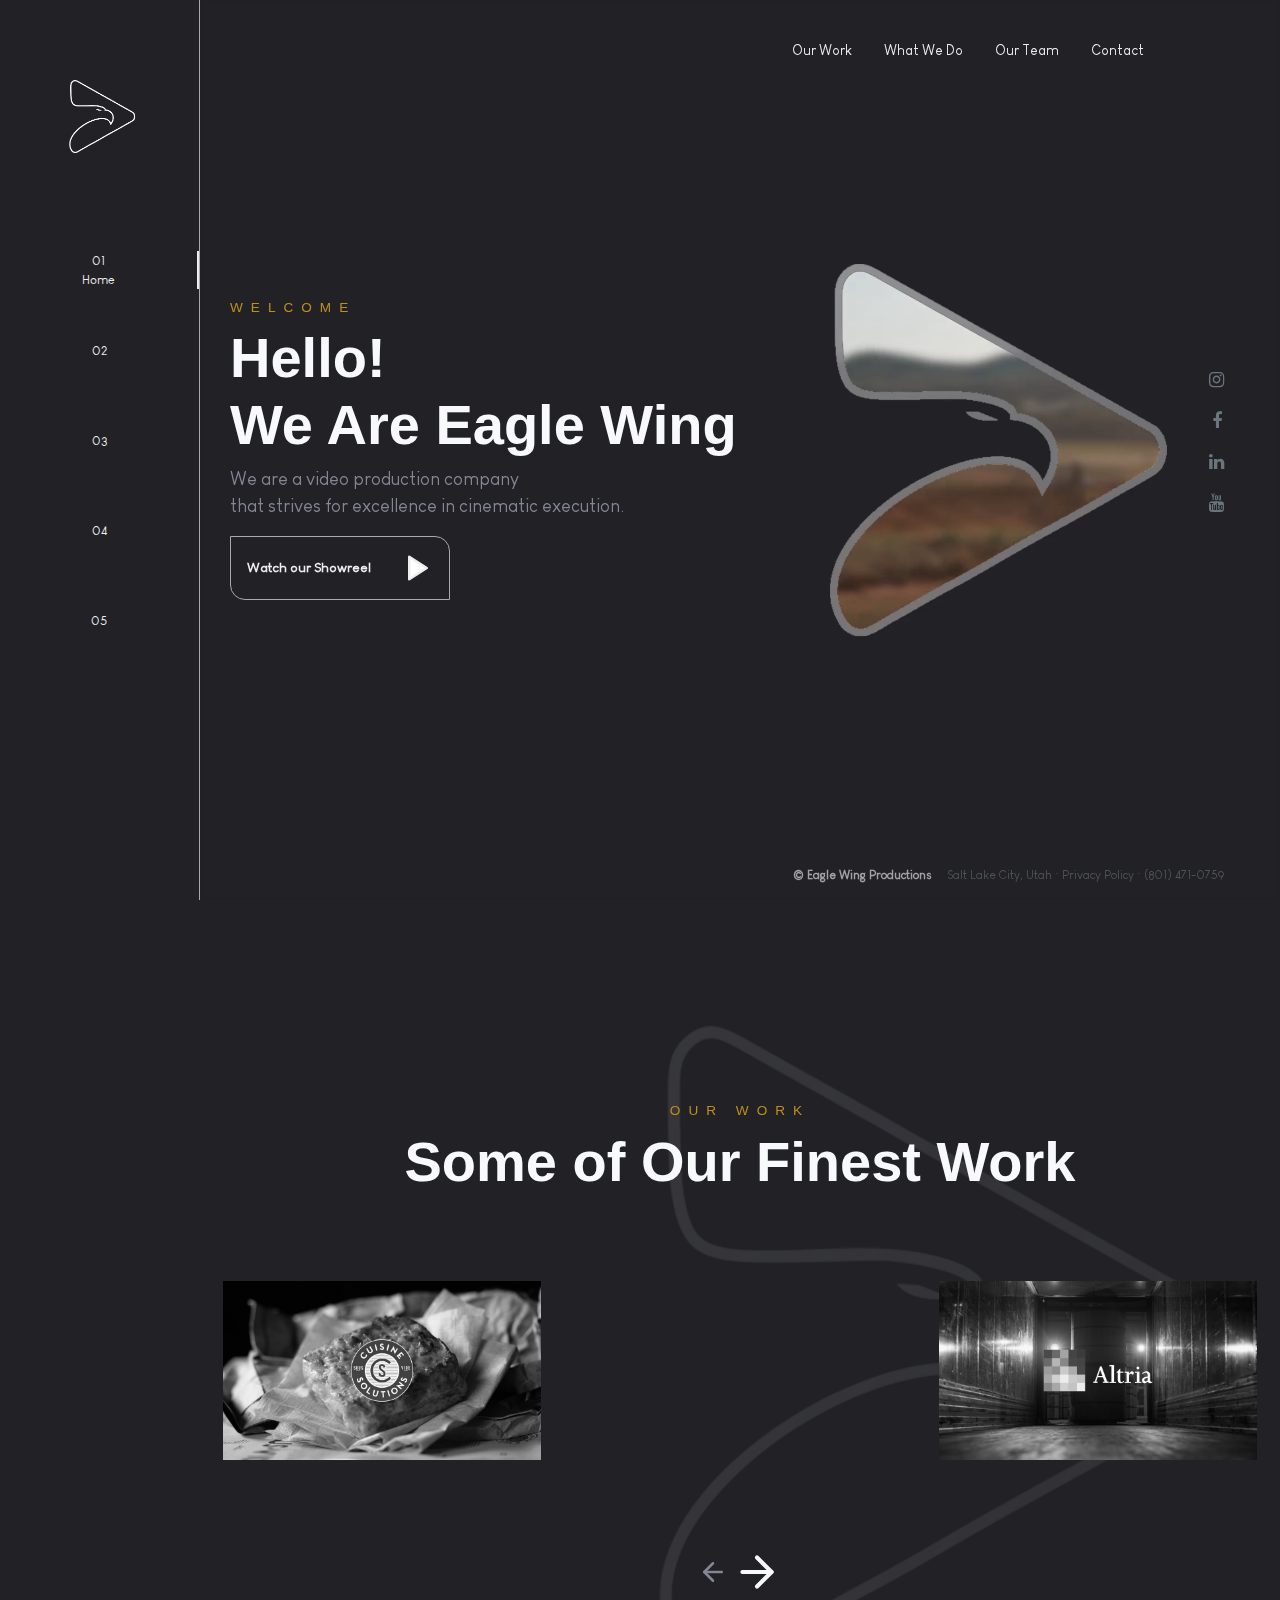
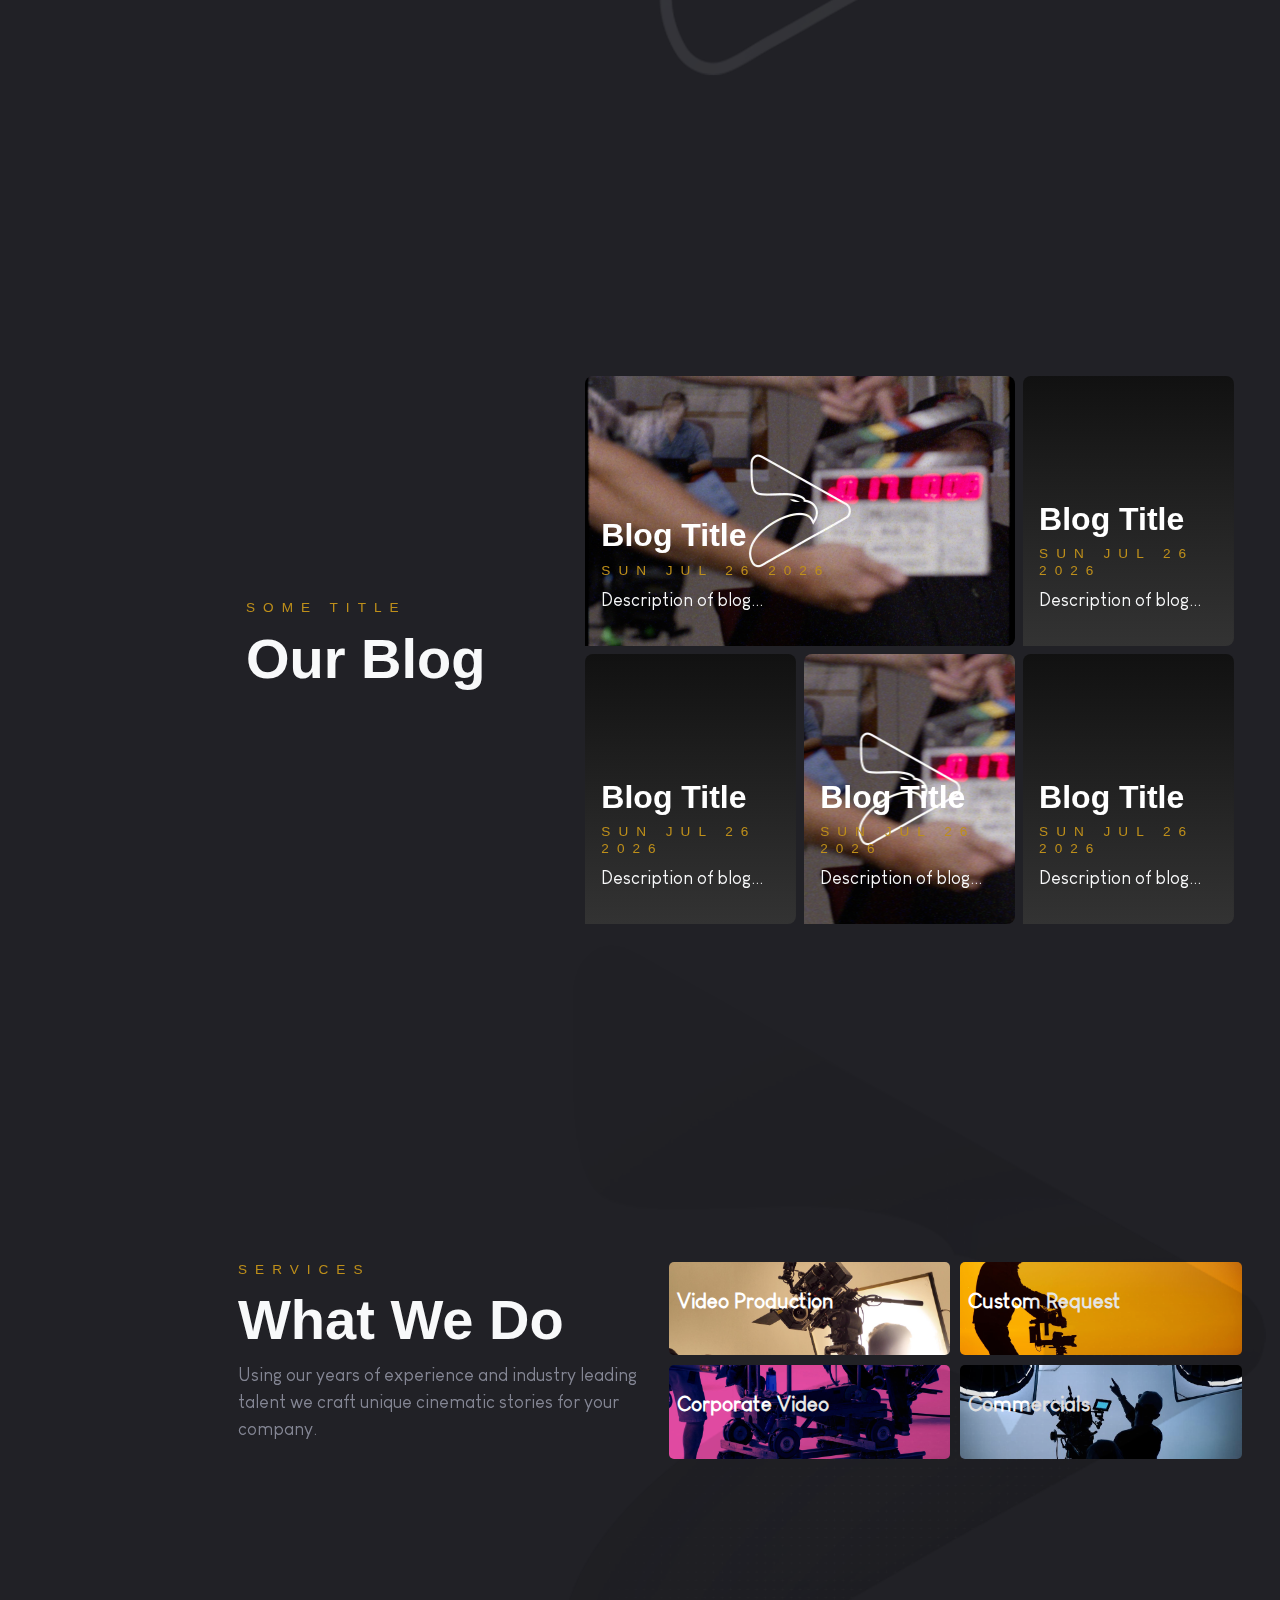
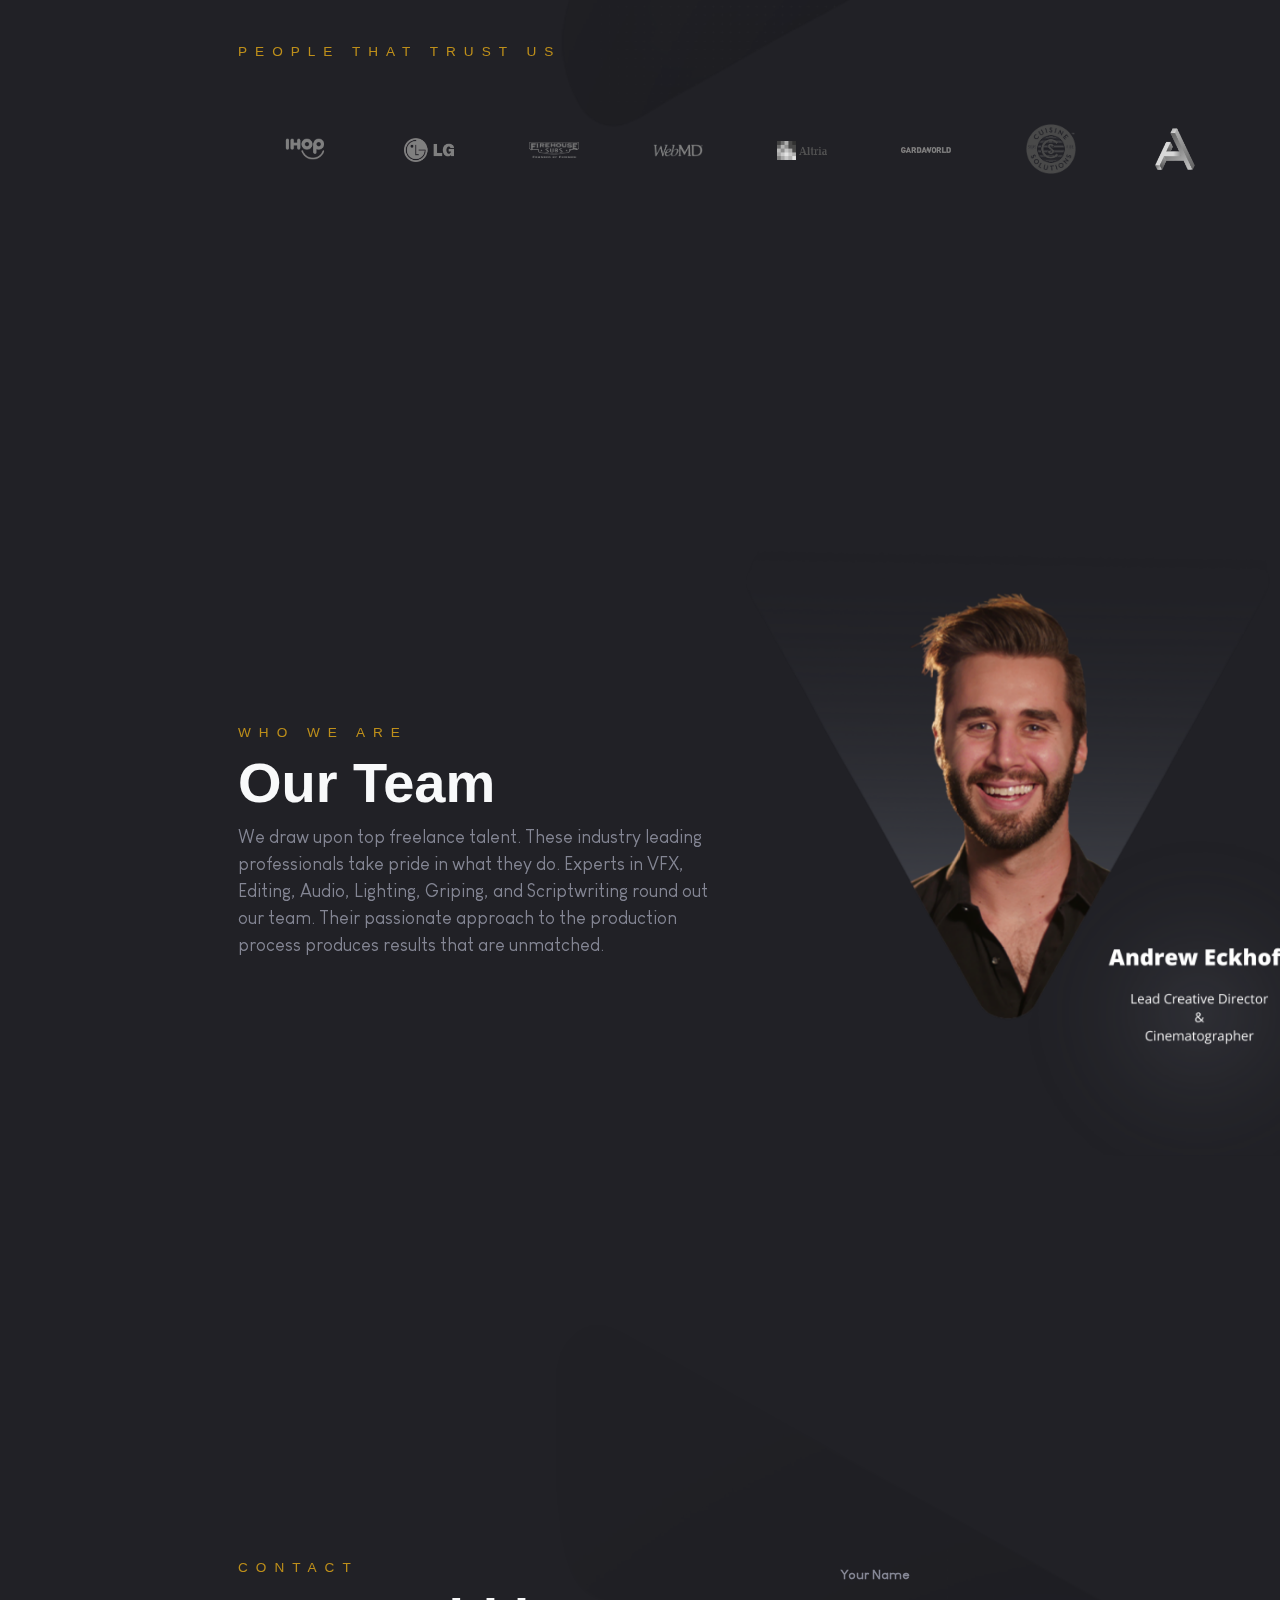
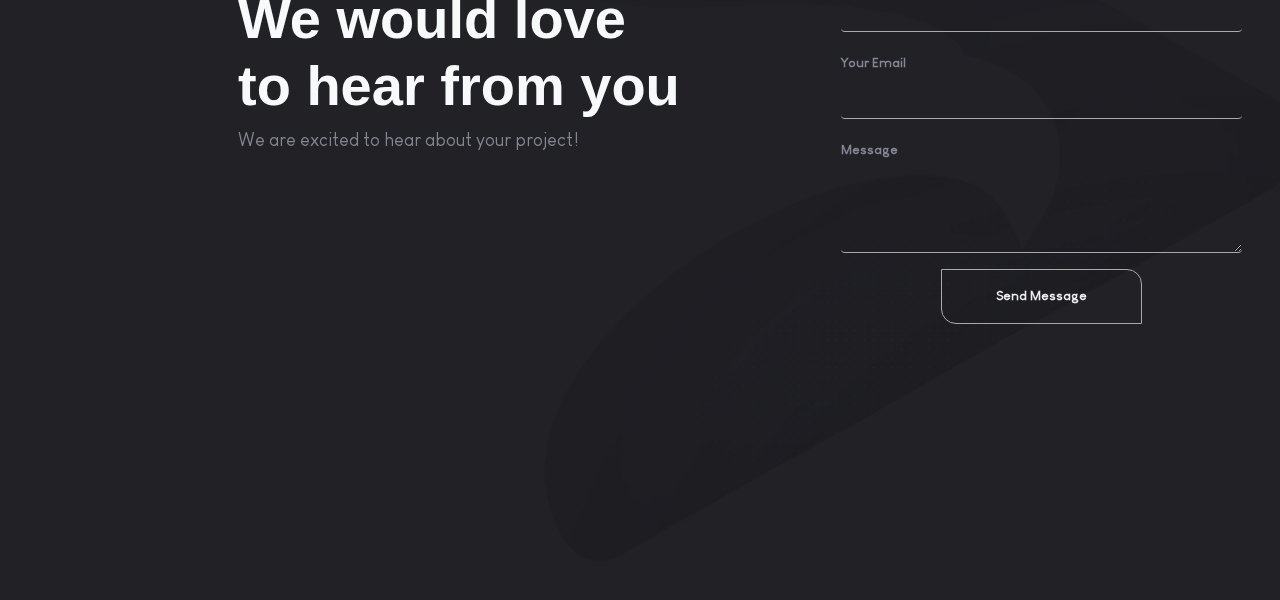
==== commit 6f756d02: "UPDATE: new blog page section" ====
--- a/index.html
+++ b/index.html
@@ -70,7 +70,11 @@
           <line x1="3" y1="18" x2="21" y2="18"></line>
         </svg>
       </div>
-      <!-- Sidebar -->
+
+      <!-- ========== -->
+      <!-- SIDEBAR -->
+      <!-- ========== -->
+
       <aside class="containerSidebar">
         <div class="sideNavLogoContainer align-start">
           <a href="#home">
@@ -116,8 +120,11 @@
         </div>
       </aside>
 
-      <!-- Main -->
       <main class="containerMain">
+        <!-- ========== -->
+        <!-- HEADER -->
+        <!-- ========== -->
+
         <nav id="topNav">
           <ul>
             <li><a href="#ourWork" class="nav-link">Our Work</a></li>
@@ -150,6 +157,11 @@
             </li>
           </ul>
         </aside>
+
+        <!-- ========== -->
+        <!-- HOME -->
+        <!-- ========== -->
+
         <div class="sectionContainer">
           <section id="home" class="section">
             <div class="container d-flex h-100 align-items-center">
@@ -207,6 +219,11 @@
               </video>
             </div>
           </section>
+
+          <!-- ========== -->
+          <!-- OUR WORK -->
+          <!-- ========== -->
+
           <section id="ourWork" class="section">
             <div
               class="container-fluid d-flex justify-content-center align-items-center h-100"
@@ -273,6 +290,33 @@
               </div>
             </div>
           </section>
+
+          <!-- ========== -->
+          <!-- BLOG -->
+          <!-- ========== -->
+
+          <section id="blog" class="section">
+            <div class="container-fluid justify-content-center align-items-center d-flex h-100">
+              <div class="row w-100 p-2">
+                <div class="my-2 col-lg-4 d-flex flex-column justify-content-center align-items-start">
+                  <h6 class="sectionTitle">Some Title</h6>
+                  <h2 class="h1 text-light">Our Blog</h2>
+                </div>
+                <div class="my-2 col-lg-8 blogGrid">
+                  <div id="featureBlog1" class="featureBlog">Grid Item 1</div>
+                  <div id="featureBlog2" class="featureBlog">Grid Item 2</div>
+                  <div id="featureBlog3" class="featureBlog">Grid Item 3</div>
+                  <div id="featureBlog4" class="featureBlog">Grid Item 4</div>
+                  <div id="featureBlog5" class="featureBlog">Grid Item 5</div>
+                </div>
+              </div>
+            </div>
+          </section>
+
+          <!-- ========== -->
+          <!-- WHAT WE DO -->
+          <!-- ========== -->
+
           <section id="whatWeDo" class="section">
             <div
               class="container d-flex h-100 justify-content-center align-items-center"
@@ -386,6 +430,11 @@
               </div>
             </div>
           </section>
+
+          <!-- ========== -->
+          <!-- WHO WE ARE -->
+          <!-- ========== -->
+
           <section id="ourTeam" class="section">
             <div
               class="container justify-content-center d-flex h-100 align-items-center"
@@ -413,6 +462,11 @@
               </div>
             </div>
           </section>
+
+          <!-- ========== -->
+          <!-- CONTACT US -->
+          <!-- ========== -->
+
           <section id="contactUs" class="section">
             <div
               class="container justify-content-center d-flex h-100 align-items-center"
@@ -471,6 +525,11 @@
               </div>
             </div>
           </section>
+
+          <!-- ========== -->
+          <!-- FOOTER -->
+          <!-- ========== -->
+
           <footer>
             <div>
               <div class="d-inline mx-1 text-light">
--- a/css/app.css
+++ b/css/app.css
@@ -156,7 +156,9 @@
   background-color: var(--dark);
 }
 
+/* ======== */
 /* OUR WORK */
+/* ======== */
 
 #ourWork {
   background-image: url(../img/backgrounds/our-work.png);
@@ -204,7 +206,8 @@
   filter: grayscale(100%);
 }
 
-#nextImgThumbnail, #prevImgThumbnail {
+#nextImgThumbnail,
+#prevImgThumbnail {
   cursor: pointer;
 }
 
@@ -213,9 +216,86 @@
   cursor: pointer;
 }
 
-/* END OUR WORK */
-
-/* SERVICES */
+/* ======== */
+/* BLOG */
+/* ======== */
+#blog {
+  padding-left: 0.5rem;
+  padding-right: 0.5rem;
+}
+
+.blogGrid {
+  display: grid;
+  grid-template-areas:
+    "first"
+    "second"
+    "third"
+    "fourth"
+    "fifth";
+  gap: 0.5rem;
+}
+
+.featureBlog {
+  color: white;
+  padding: 1rem;
+  background: linear-gradient(#111, #333);
+  background-size: cover;
+  background-repeat: no-repeat;
+  background-position: center;
+  border-radius: 8px 8px 8px 0;
+  min-height: 30vh;
+
+  display: flex;
+  flex-direction: column;
+  justify-content: end;
+  align-items: flex-start;
+
+  cursor: pointer;
+
+  transition: transform 0.25s;
+}
+
+.featureBlog:hover {
+  transform: scale(1.05);
+}
+
+#featureBlog1 {
+  grid-area: first;
+}
+
+#featureBlog2 {
+  grid-area: second;
+}
+
+#featureBlog3 {
+  grid-area: third;
+}
+
+#featureBlog4 {
+  grid-area: fourth;
+}
+
+#featureBlog5 {
+  grid-area: fifth;
+}
+
+@media only screen and (min-width: 768px) {
+  .blog {
+    padding-left: 3rem;
+    padding-right: 3rem;
+  }
+
+  .blogGrid {
+    grid-template-areas:
+      "first first second"
+      "third fourth fifth";
+  }
+}
+
+/* ======== */
+/* WHAT WE DO */
+/* ======== */
+
 .servicesContainer {
   display: grid;
   grid-template-columns: 1fr;
@@ -282,11 +362,10 @@
     transform: translate3d(-1692px, 0, 0); /* The image width */
   }
 }
-/* END SERVICES */
-
-/* #whatWeDo {
-  position: relative;
-} */
+
+/* ======== */
+/* WHO WE ARE */
+/* ======== */
 
 #servicesEagle {
   position: absolute;
@@ -444,9 +523,10 @@
   color: var(--primary) !important;
 }
 
-/* END NAVS */
-
-/* CONTACT FORM */
+/* ======== */
+/* CONTACT US */
+/* ======== */
+
 .form .form-control {
   background-color: transparent;
   color: #eee;
@@ -484,7 +564,6 @@
 .d-none {
   display: none;
 }
-/* END CONTACT FORM */
 
 /* LIGHTBOX */
 #fade {
